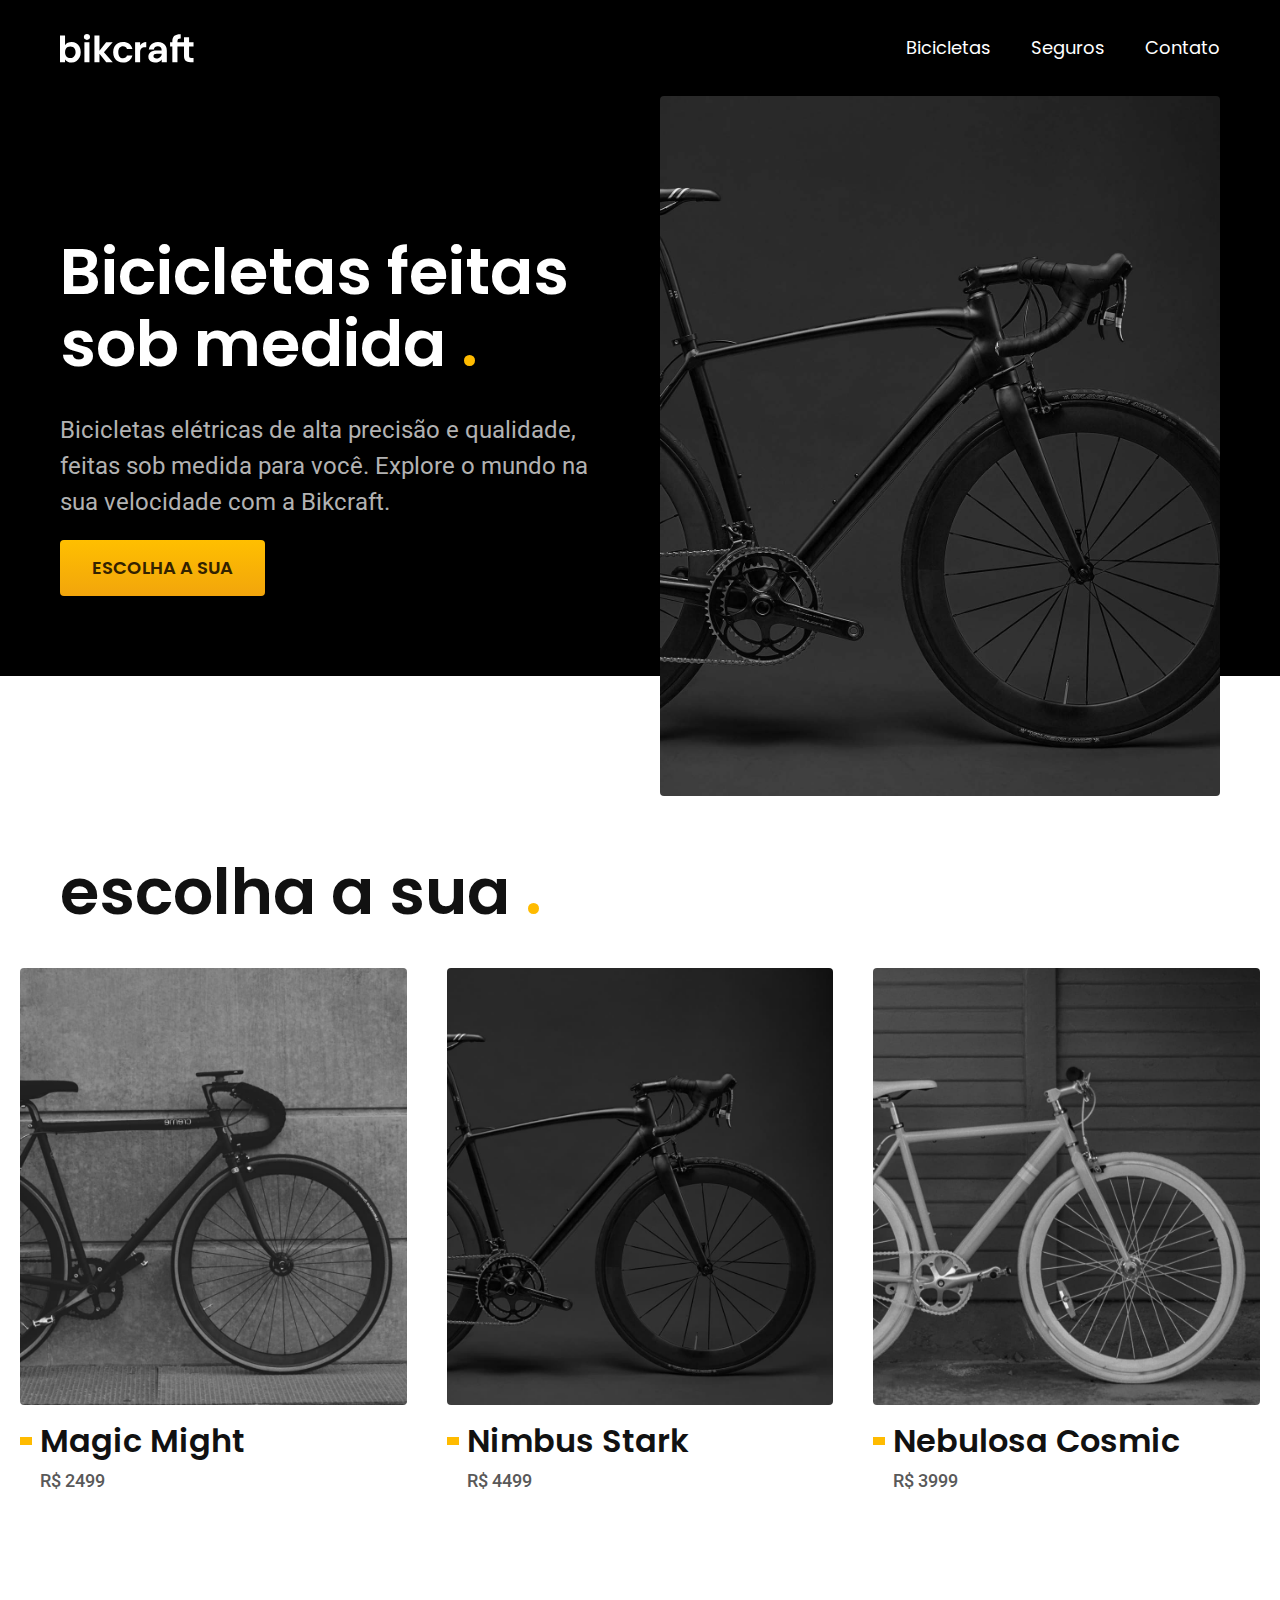
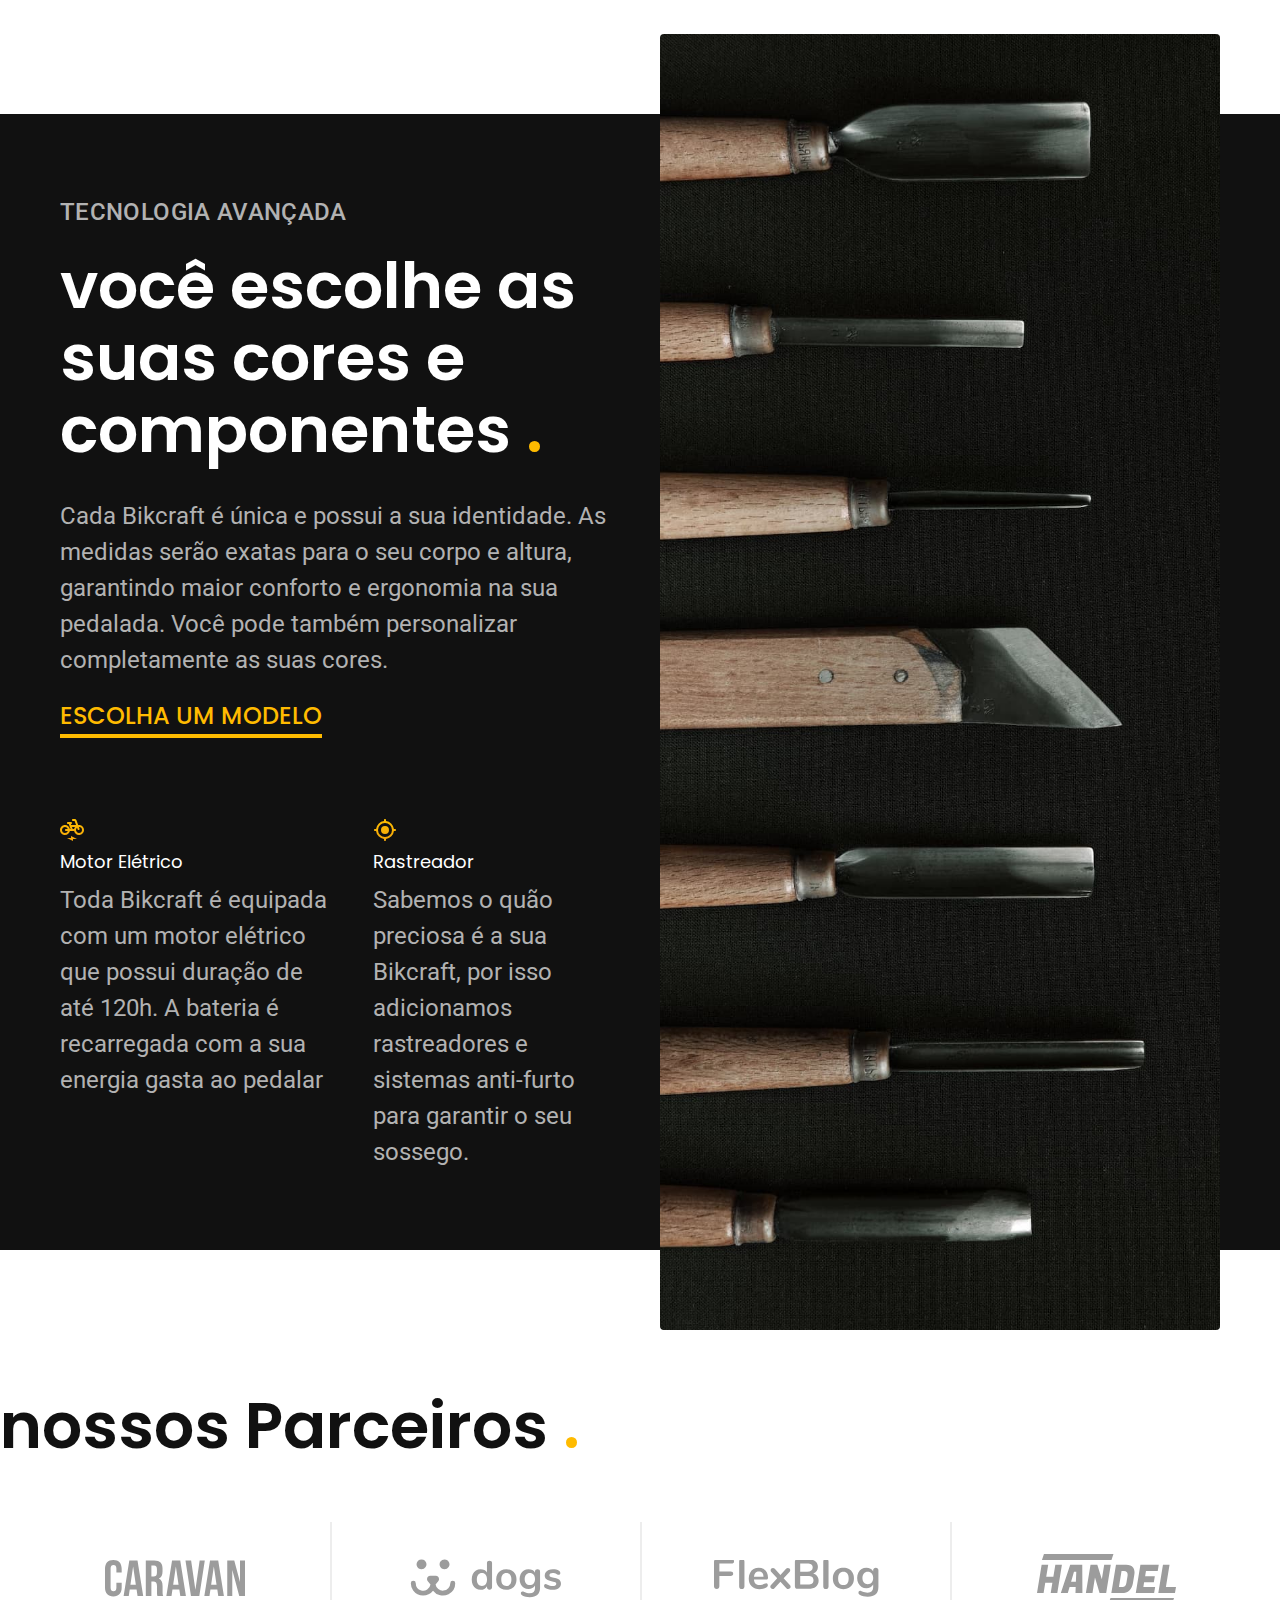
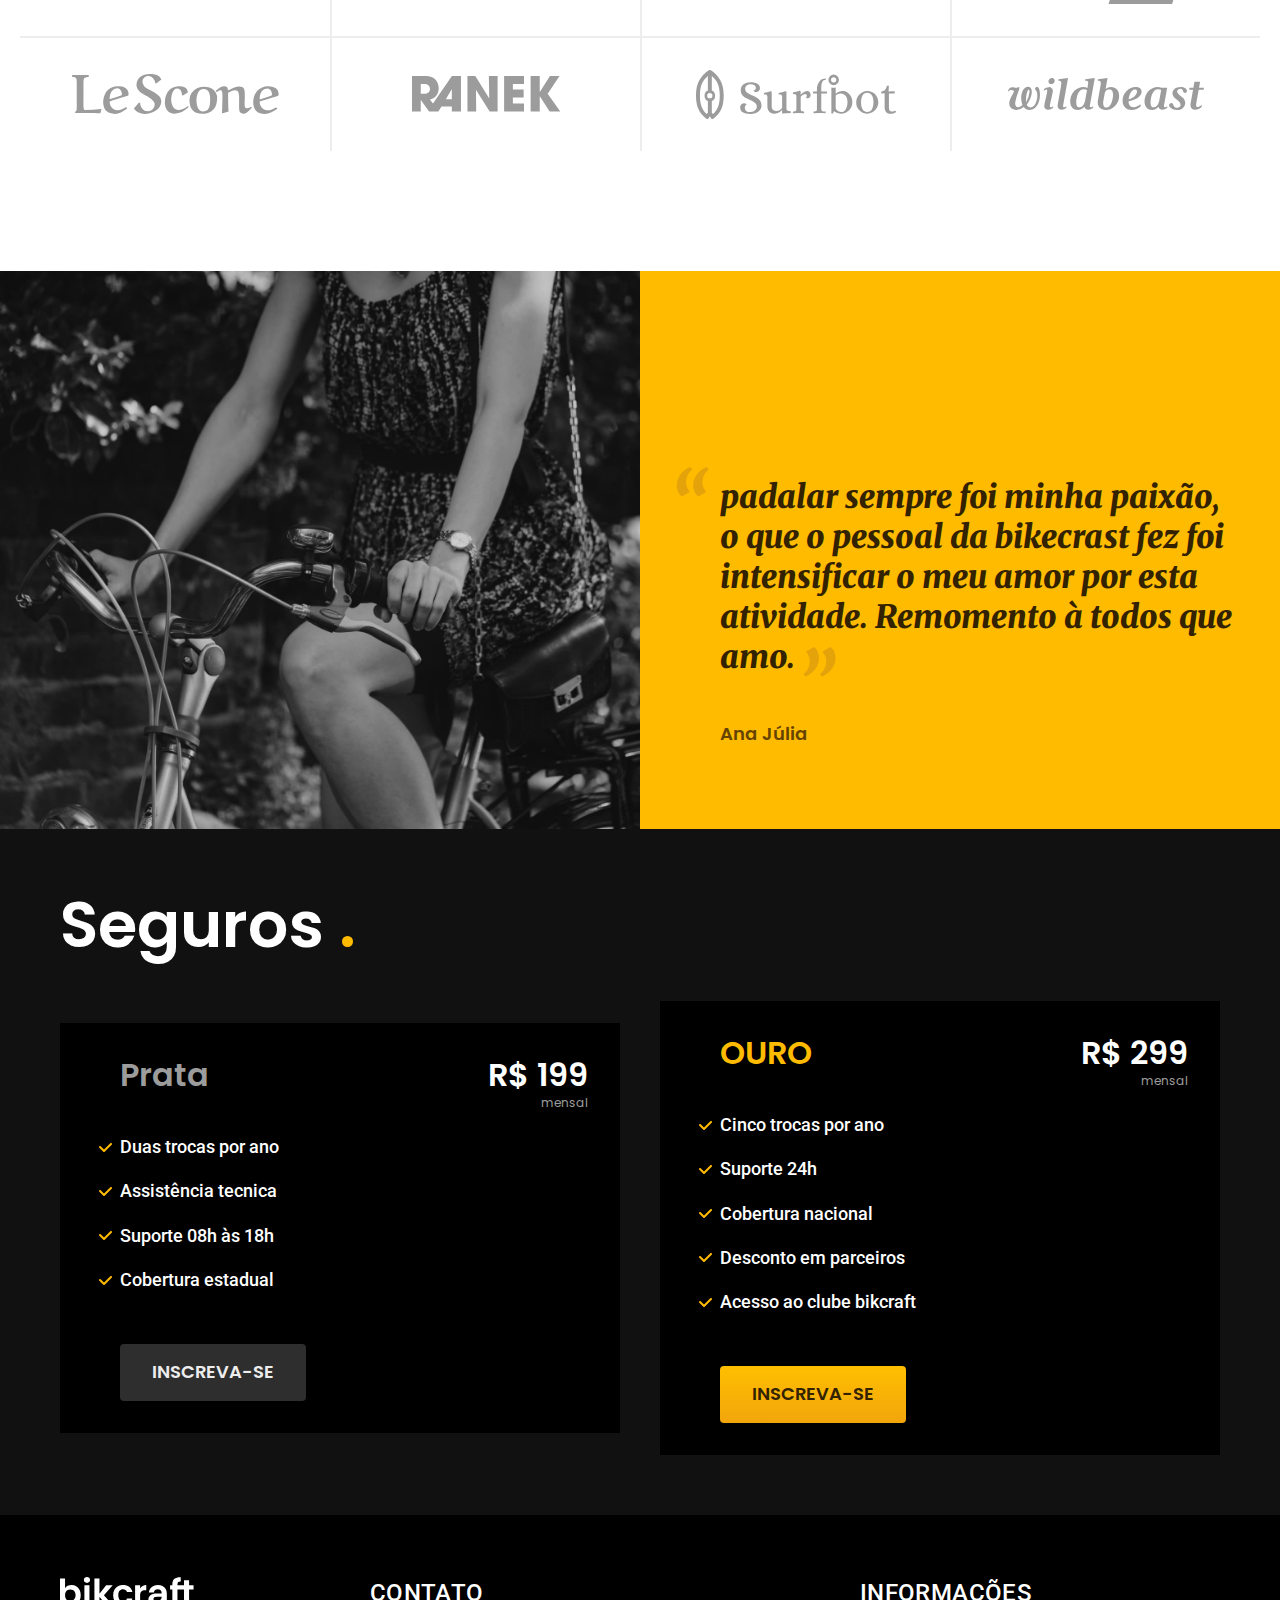
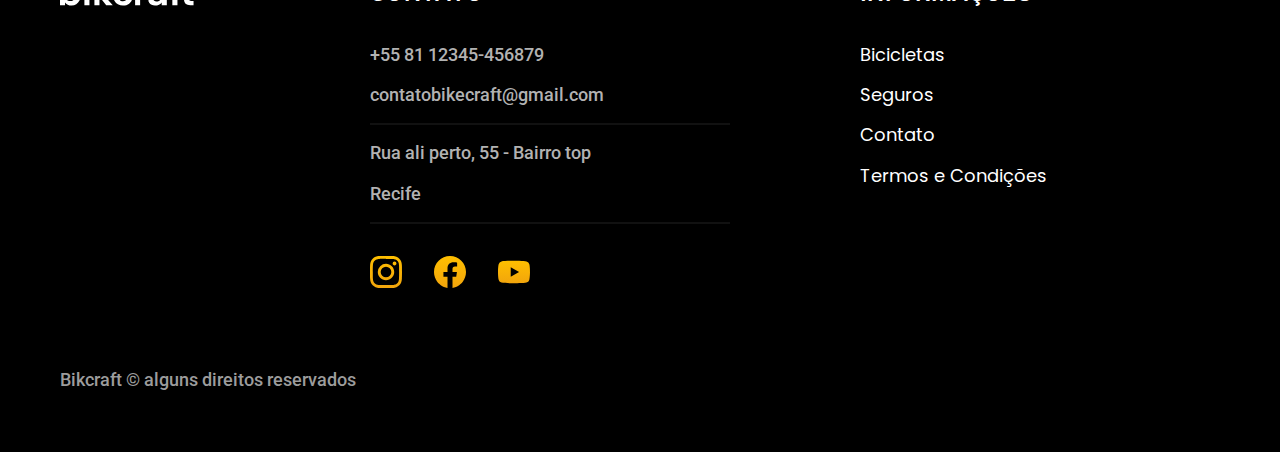
==== index.html @ 8e60a8dd "page-termosEcondicoes" ====
<!DOCTYPE html>
<html lang="pt-br">

<head>
  <meta charset="UTF-8">
  <meta http-equiv="X-UA-Compatible" content="IE=edge">
  <meta name="viewport" content="width=device-width, initial-scale=1.0">
  <title>Bikecraft- Bicicletas Elétricas</title>
  <meta name="description" content="Bicicletas elétricas de alta precisão e qualidade, feitas sob medida para você. Explore o mundo na sua velocidade com a Bikcraft.">
  <link rel="stylesheet" href="./css/style.css">
  <link rel="preconnect" href="https://fonts.googleapis.com">
  <link rel="preconnect" href="https://fonts.gstatic.com" crossorigin>
  <link href="https://fonts.googleapis.com/css2?family=Merriweather:ital,wght@1,900&family=Poppins:wght@400;600&family=Roboto:wght@400;500&display=swap" rel="stylesheet">

</head>

<body>
  <header class="header-bg">
    <div class="header container">
      <a href="./">
        <img src="./img/bikcraft.svg" alt="Bikcraft">
      </a>

      <nav aria-label="primaria">
        <ul class="header-menu font-1-m cor-0">
          <li><a href="./bicicletas.html">Bicicletas</a></li>
          <li><a href="./seguros.html">Seguros</a></li>
          <li><a href="./contato.html">Contato</a></li>
        </ul>
      </nav>
    </div>
  </header>

  <main class="introducao-bg">
    <div class="introducao container">
      <div class="introducao-conteudo">
        <h1 class="font-1-xxl cor-0">Bicicletas feitas sob medida <span class="cor-p1">.</span></h1>
        <p class="font-2-l cor-5">Bicicletas elétricas de alta precisão e qualidade, feitas sob medida para você. Explore o mundo na sua velocidade com a Bikcraft.</p>
        <a class="botao" href="./bicicletas"> Escolha a sua</a>
      </div>
      <div>
        <img src="./img/fotos/introducao.jpg" alt="bicicletas elétricas preta">
      </div>
    </div>
  </main>

  <article class="bicicletas-lista">
    <h2 class="font-1-xxl container">escolha a sua <span class="cor-p1">.</span></h2>

    <ul>
      <li> <a href="./bicicletas/magic.html">
          <img src="./img/bicicletas/magic-home.jpg" alt="bicicleta preta">
          <h3 class="font-1-xl">Magic Might</h3>
          <span class="font-2-m cor-8">R$ 2499</span>
        </a>
      </li>
      <li> <a href="./bicicletas/magic.html">
          <img src="./img/bicicletas/nimbus-home.jpg" alt="bicicleta preta">
          <h3 class="font-1-xl">Nimbus Stark</h3>
          <span class="font-2-m cor-8">R$ 4499</span>
        </a>
      </li>
      <li> <a href="./bicicletas/magic.html">
          <img src="./img/bicicletas/nebula-home.jpg" alt="bicicleta preta">
          <h3 class="font-1-xl">Nebulosa Cosmic</h3>
          <span class="font-2-m cor-8">R$ 3999</span>
        </a>
      </li>
    </ul>
  </article>

  <article class="tecnologia-bg">
    <div class="container tecnologia">
      <div class="tecnologia-conteudo">
        <span class="font-2-l-b cor-5">TECNOLOGIA AVANÇADA</span>
        <h2 class="font-1-xxl cor-0">você escolhe as suas cores e componentes <span class="cor-p1">.</span></h2>
        <p class="font-2-l cor-5">Cada Bikcraft é única e possui a sua identidade. As medidas serão exatas para o seu corpo e altura, garantindo maior conforto e ergonomia na sua pedalada. Você pode também personalizar completamente as suas cores.</p>
        <a class="link " href="./bicicletas">ESCOLHA UM MODELO</a>
        <div class="tecnologia-vantagens">
          <div>
            <img src="./img/icones/eletrica.svg" alt="">
            <h3 class="font-1-m cor-0">Motor Elétrico</h3>
            <p class="font-2-l cor-5">Toda Bikcraft é equipada com um motor elétrico que possui duração de até 120h. A bateria é recarregada com a sua energia gasta ao pedalar</p>
          </div>
          <div>
            <img src="./img/icones/rastreador.svg" alt="">
            <h3 class="font-1-m cor-0">Rastreador</h3>
            <p class="font-2-l cor-5">Sabemos o quão preciosa é a sua Bikcraft, por isso adicionamos rastreadores e sistemas anti-furto para garantir o seu sossego.</p>
          </div>
        </div>
      </div>
      <div class="tecnologia-imagem">
        <img src="./img/fotos/tecnologia.jpg" alt="feramentas decorativas">
      </div>
    </div>

  </article>

  <section class="parceiros" aria-label="Nossos Parceiros">
    <h2 class="font-1-xxl cor-11">nossos Parceiros <span class="cor-p1">.</span></h2>

    <ul>
      <li><img src="./img/parceiros/caravan.svg" alt=""></li>
      <li><img src="./img/parceiros/dogs.svg" alt=""></li>
      <li><img src="./img/parceiros/flexblog.svg" alt=""></li>
      <li><img src="./img/parceiros/handel.svg" alt=""></li>
      <li><img src="./img/parceiros/lescone.svg" alt=""></li>
      <li><img src="./img/parceiros/ranek.svg" alt=""></li>
      <li><img src="./img/parceiros/surfbot.svg" alt=""></li>
      <li><img src="./img/parceiros/wildbeast.svg" alt=""></li>

    </ul>
  </section>

  <section class="depoimento" aria-label="Depoimento">
    <div>
      <img src="./img/fotos/depoimento.jpg" alt="Pessoa pedalando uma bicileta bkecraft">
    </div>
    <div class="depoimento-conteudo">
      <blockquote class="font-1-xl cor-p5">
        <p>padalar sempre foi minha paixão, o que o pessoal da bikecrast fez foi intensificar o meu amor por esta atividade.
          Remomento à todos que amo.
        </p>
        <span class="font-1-m-b cor-p4">Ana Júlia</span>
      </blockquote>
    </div>

  </section>

  <article class="seguros-bg">
    <div class="seguros container">
      <h2 class="font-1-xxl cor-0">Seguros <span class="cor-p1">.</span></h2>

      <div class="seguros-item">
        <h3 class="font-1-xl cor-6">Prata</h3>
        <span class="font-1-xl cor-0">R$ 199 <span class="font-1-xs cor-6">mensal</span></span>
        <ul class="font-2-m cor-0">
          <li>Duas trocas por ano</li>
          <li>Assistência tecnica</li>
          <li>Suporte 08h às 18h</li>
          <li>Cobertura estadual</li>
        </ul>
        <a class="botao secudanrio" href="./orcamento.html"> Inscreva-se</a>
      </div>
      <div class="seguros-item">
        <h3 class="font-1-xl cor-p1">OURO</h3>
        <span class="font-1-xl cor-0">R$ 299 <span class="font-1-xs cor-6">mensal</span></span>
        <ul class="font-2-m cor-0">
          <li>Cinco trocas por ano</li>
          <li>Suporte 24h</li>
          <li>Cobertura nacional</li>
          <li>Desconto em parceiros</li>
          <li>Acesso ao clube bikcraft</li>
        </ul>
        <a class="botao" href="./orcamento.html"> Inscreva-se</a>
      </div>
    </div>
  </article>
  <footer class="footer-bg">
    <div class="footer container">
      <img src="./img/bikcraft.svg" alt="Bikecraft">


      <div class="footer-contato">
        <h3 class="font-2-l-b cor-0"> Contato</h3>
        <ul class="font-2-m cor-5">
          <li><a href="tel:+5581123456789">+55 81 12345-456879</a></li>
          <li><a href="mailto:contatobikecraft@gmail.com">contatobikecraft@gmail.com</a></li>
          <li>Rua ali perto, 55 - Bairro top</li>
          <li>Recife</li>
        </ul>
        <div class="footer-redes">
          <a href="./">
            <img src="./img/redes/instagram-p.svg" alt="Instagram">
          </a>
          <a href="./">
            <img src="./img/redes/facebook-p.svg" alt="facebook">
          </a>
          <a href="./">
            <img src="./img/redes/youtube-p.svg" alt="youtube">
          </a>
        </div>

      </div>
      <div class="footer-informacoes">
        <h3 class="font-2-l-b cor-0"> Informações</h3>
        <nav>
          <ul class="font-1-m cor-0">
            <li><a href="./bicicletas.html">Bicicletas</a></li>
            <li><a href="./seguros.html">Seguros</a></li>
            <li><a href="./contato.html">Contato</a></li>
            <li><a href="./termos.html">Termos e Condições</a></li>
          </ul>
        </nav>
      </div>
      <p class="footer-copy font-2-m cor-6">Bikcraft © alguns direitos reservados </p>

    </div>
  </footer>
</body>

</html>
---- css/style.css ----
/* Global*/
@import "./global/global.css";
@import "./global/header.css";
@import "./global/footer.css";

/* Utilidades */
@import "./utilidades/componentes.css";
@import "./utilidades/cores.css";
@import "./utilidades/tipografia.css";

/* Home */
@import "./home/introducao.css";
@import "./home/tecnologia.css";
@import "./home/parceiros.css";
@import "./home/depoimento.css";

/* Bicicletas */
@import "./bicicletas/bicicletas-lista.css";

/* Seguros */
@import "./seguros/seguros.css";

/* termos */
@import "./termos/termos.css";
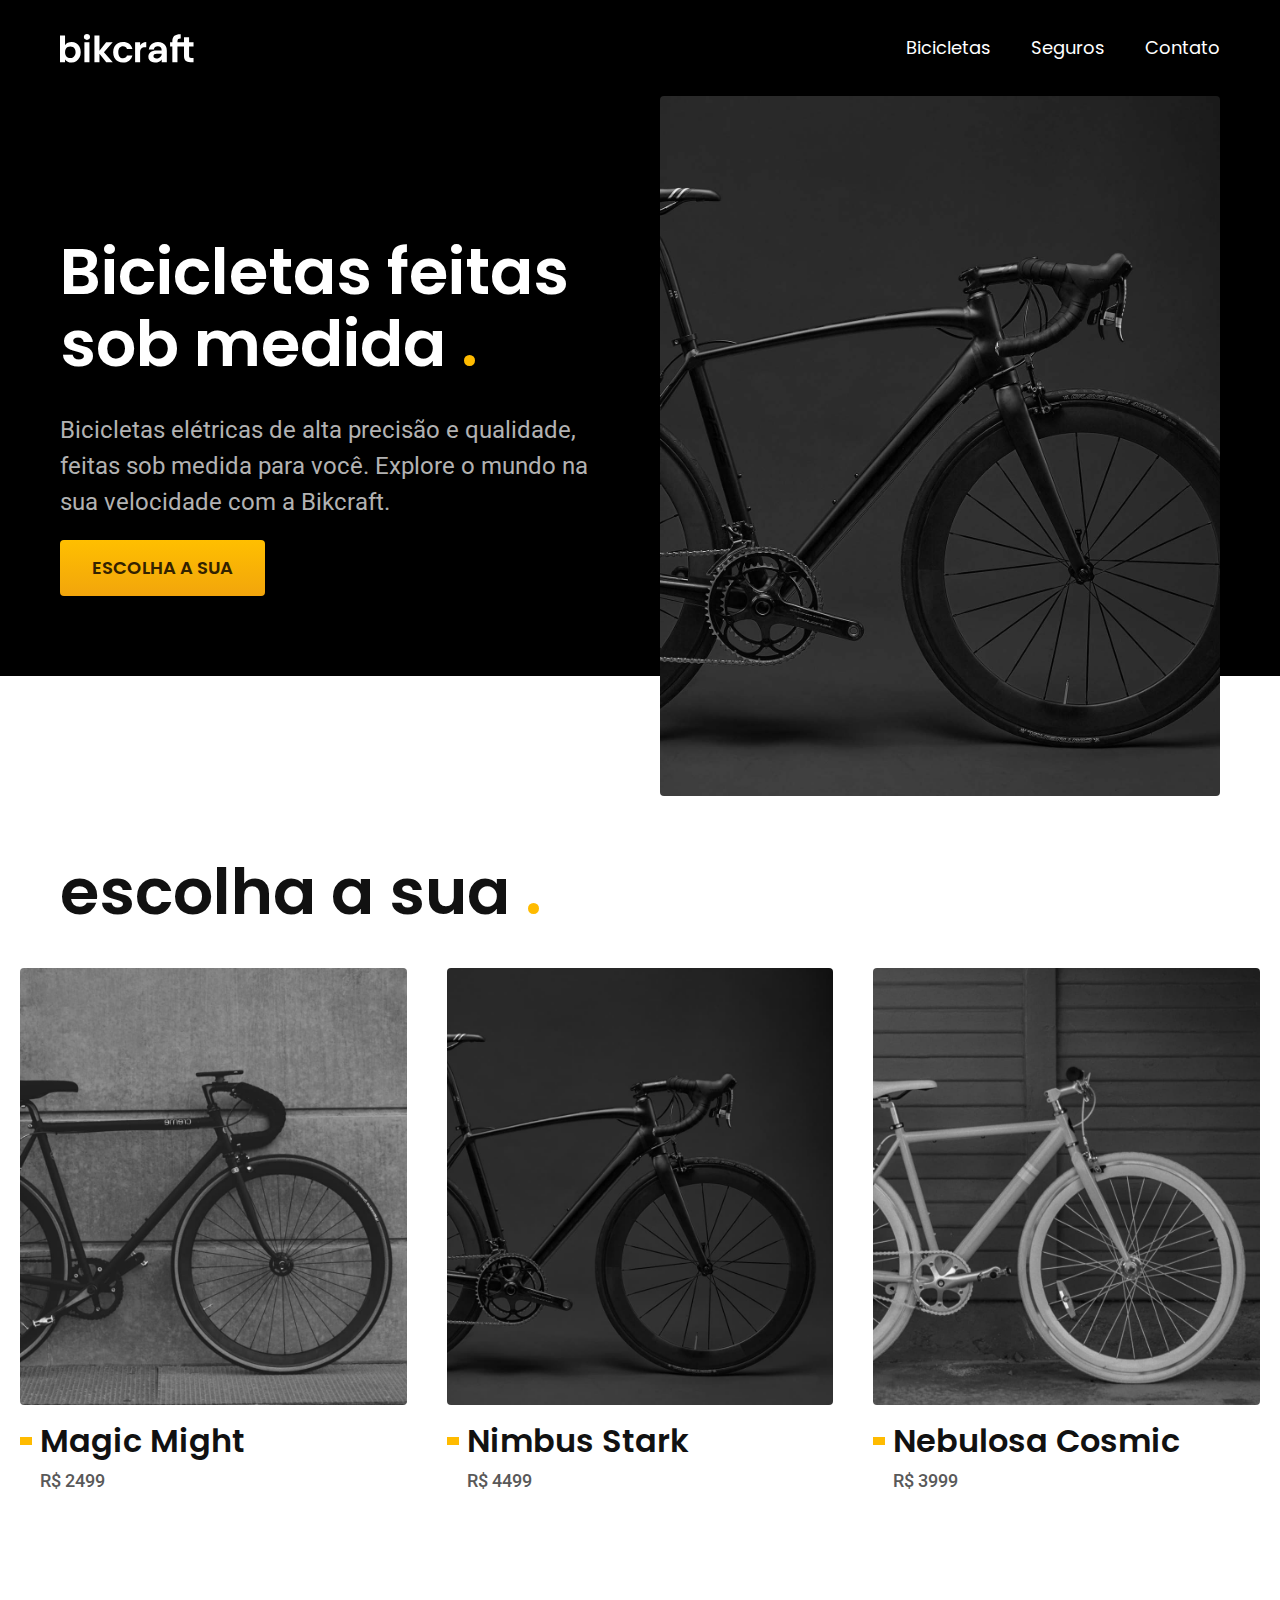
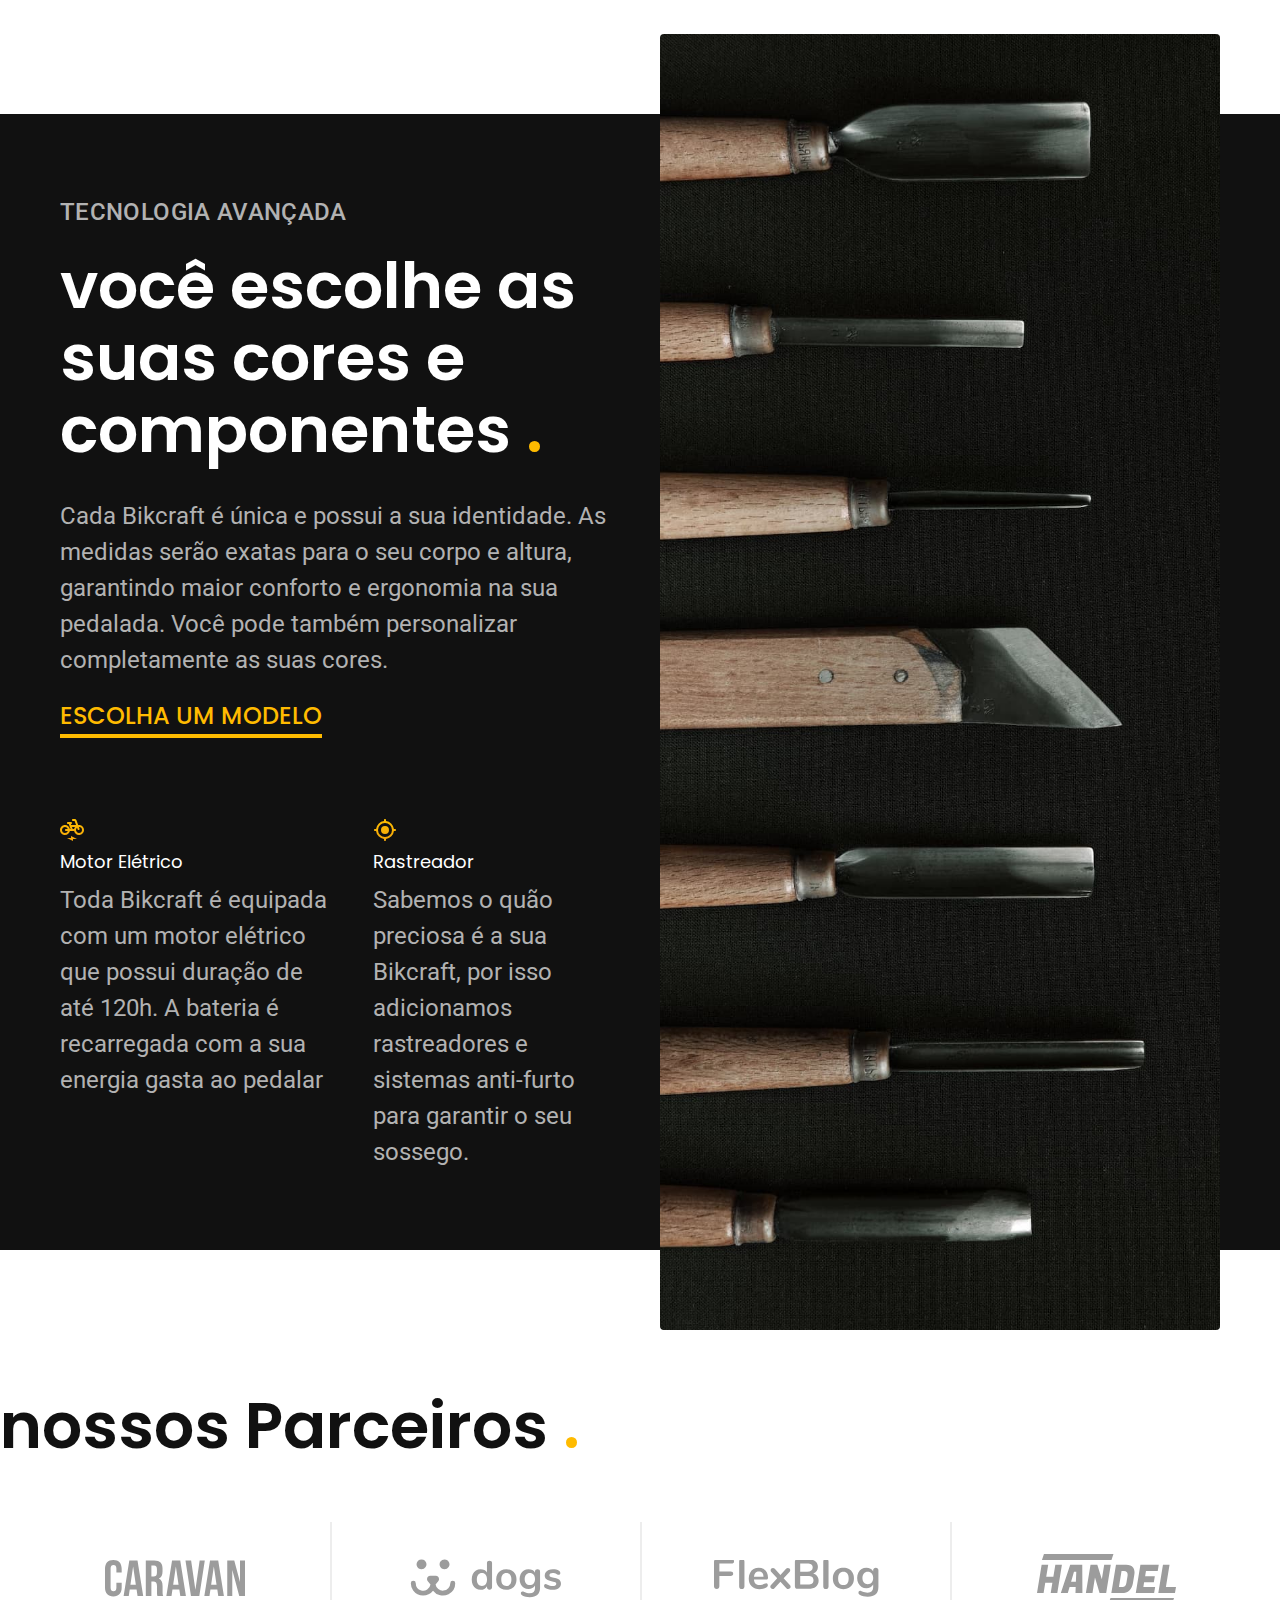
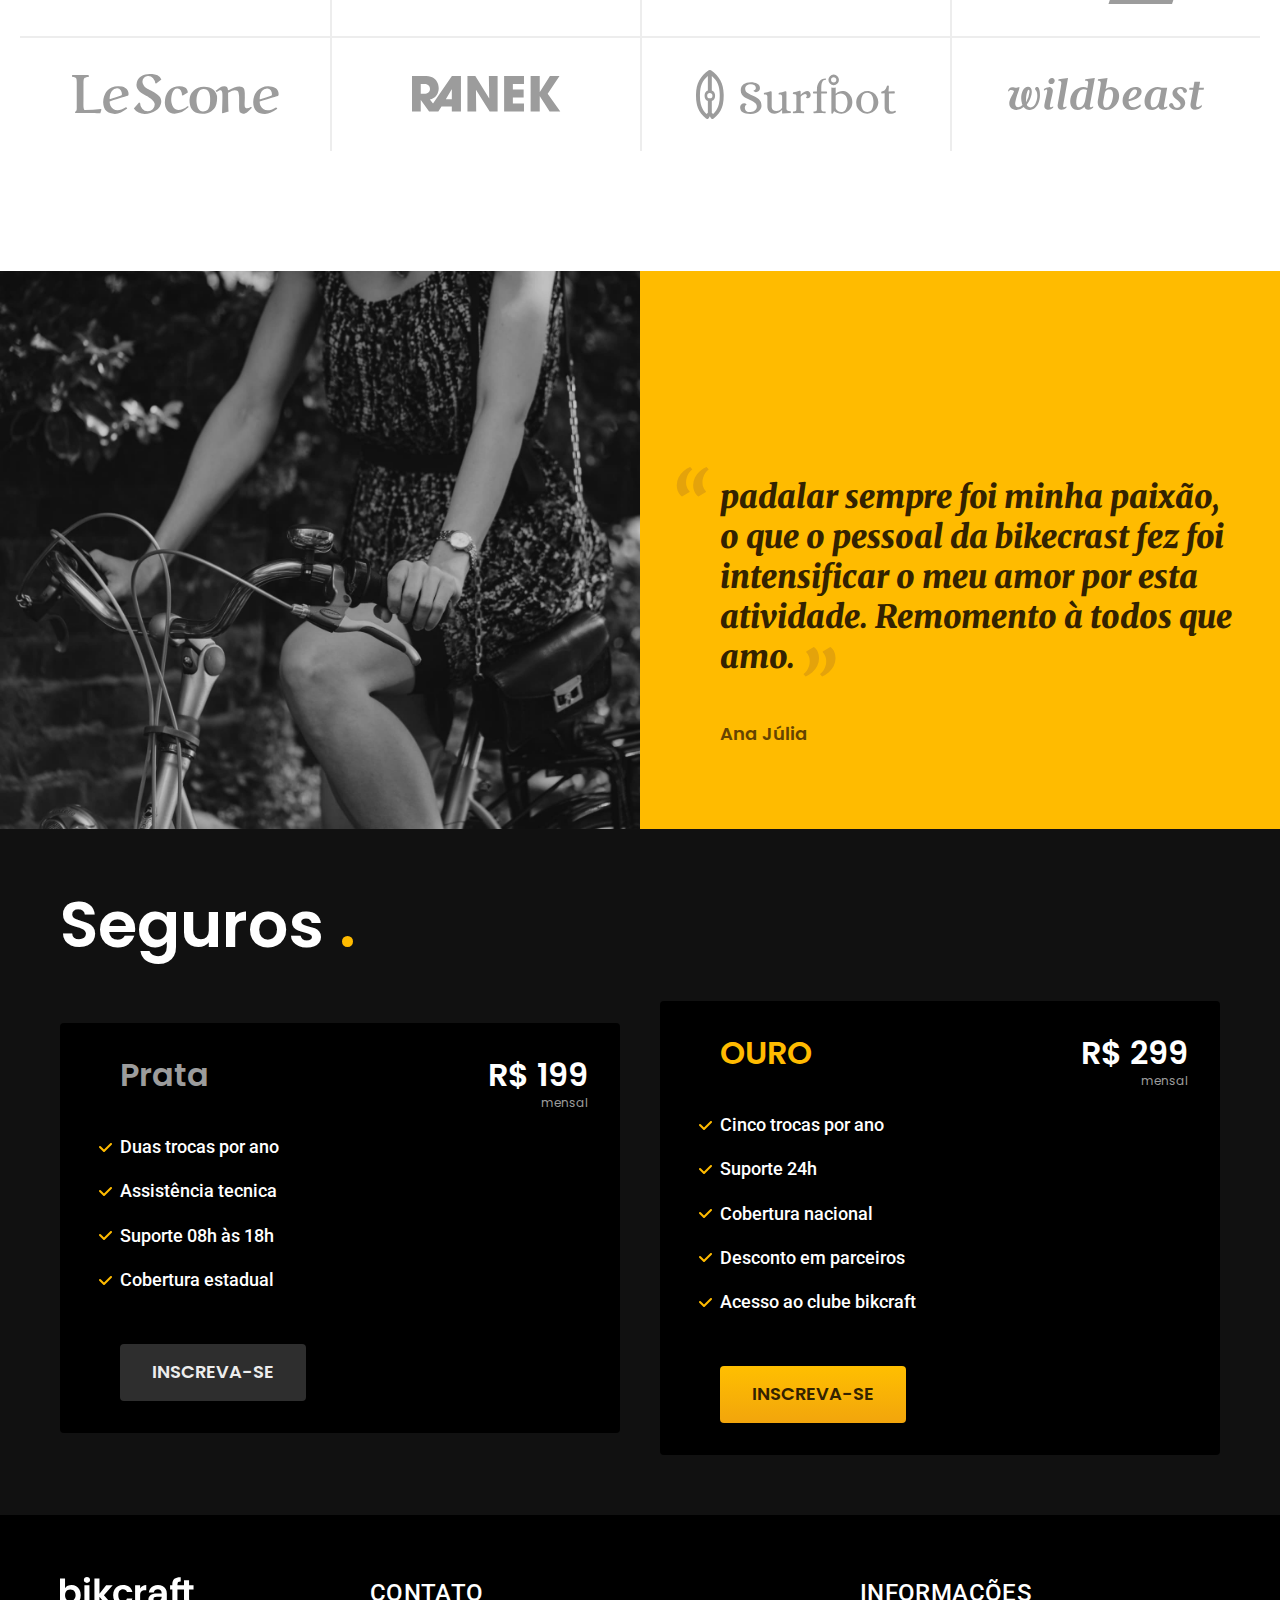
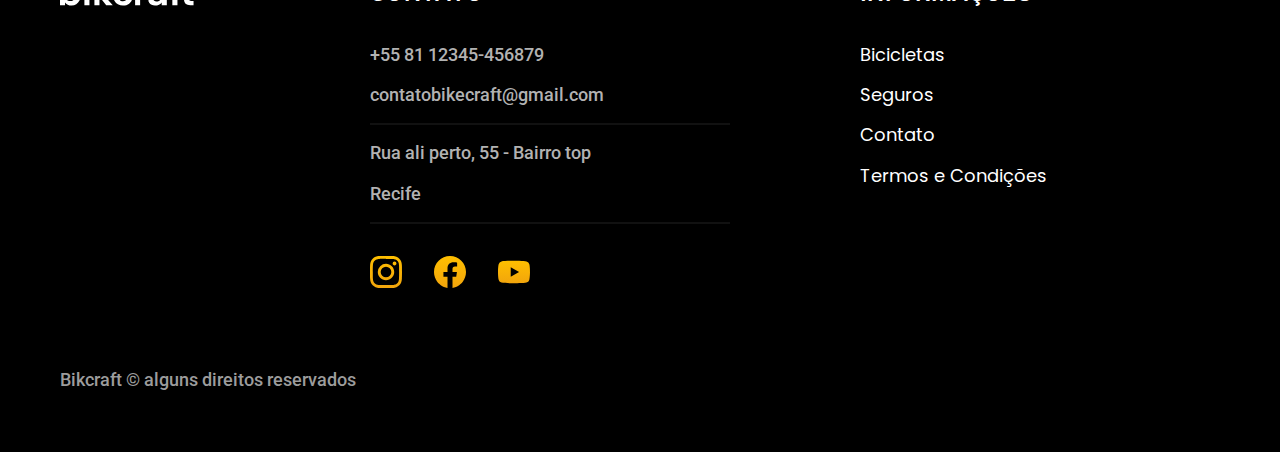
==== commit f76eedd9: "bicicletas" ====
--- a/index.html
+++ b/index.html
@@ -17,7 +17,7 @@
 <body>
   <header class="header-bg">
     <div class="header container">
-      <a href="./">
+      <a href="./index.html">
         <img src="./img/bikcraft.svg" alt="Bikcraft">
       </a>
 
--- a/css/style.css
+++ b/css/style.css
@@ -16,9 +16,10 @@
 
 /* Bicicletas */
 @import "./bicicletas/bicicletas-lista.css";
-
+@import "./bicicletas/bicicletas.css";
 /* Seguros */
 @import "./seguros/seguros.css";
-
+@import "./seguros/vantagens.css";
+@import "./seguros/perguntas.css";
 /* termos */
 @import "./termos/termos.css";
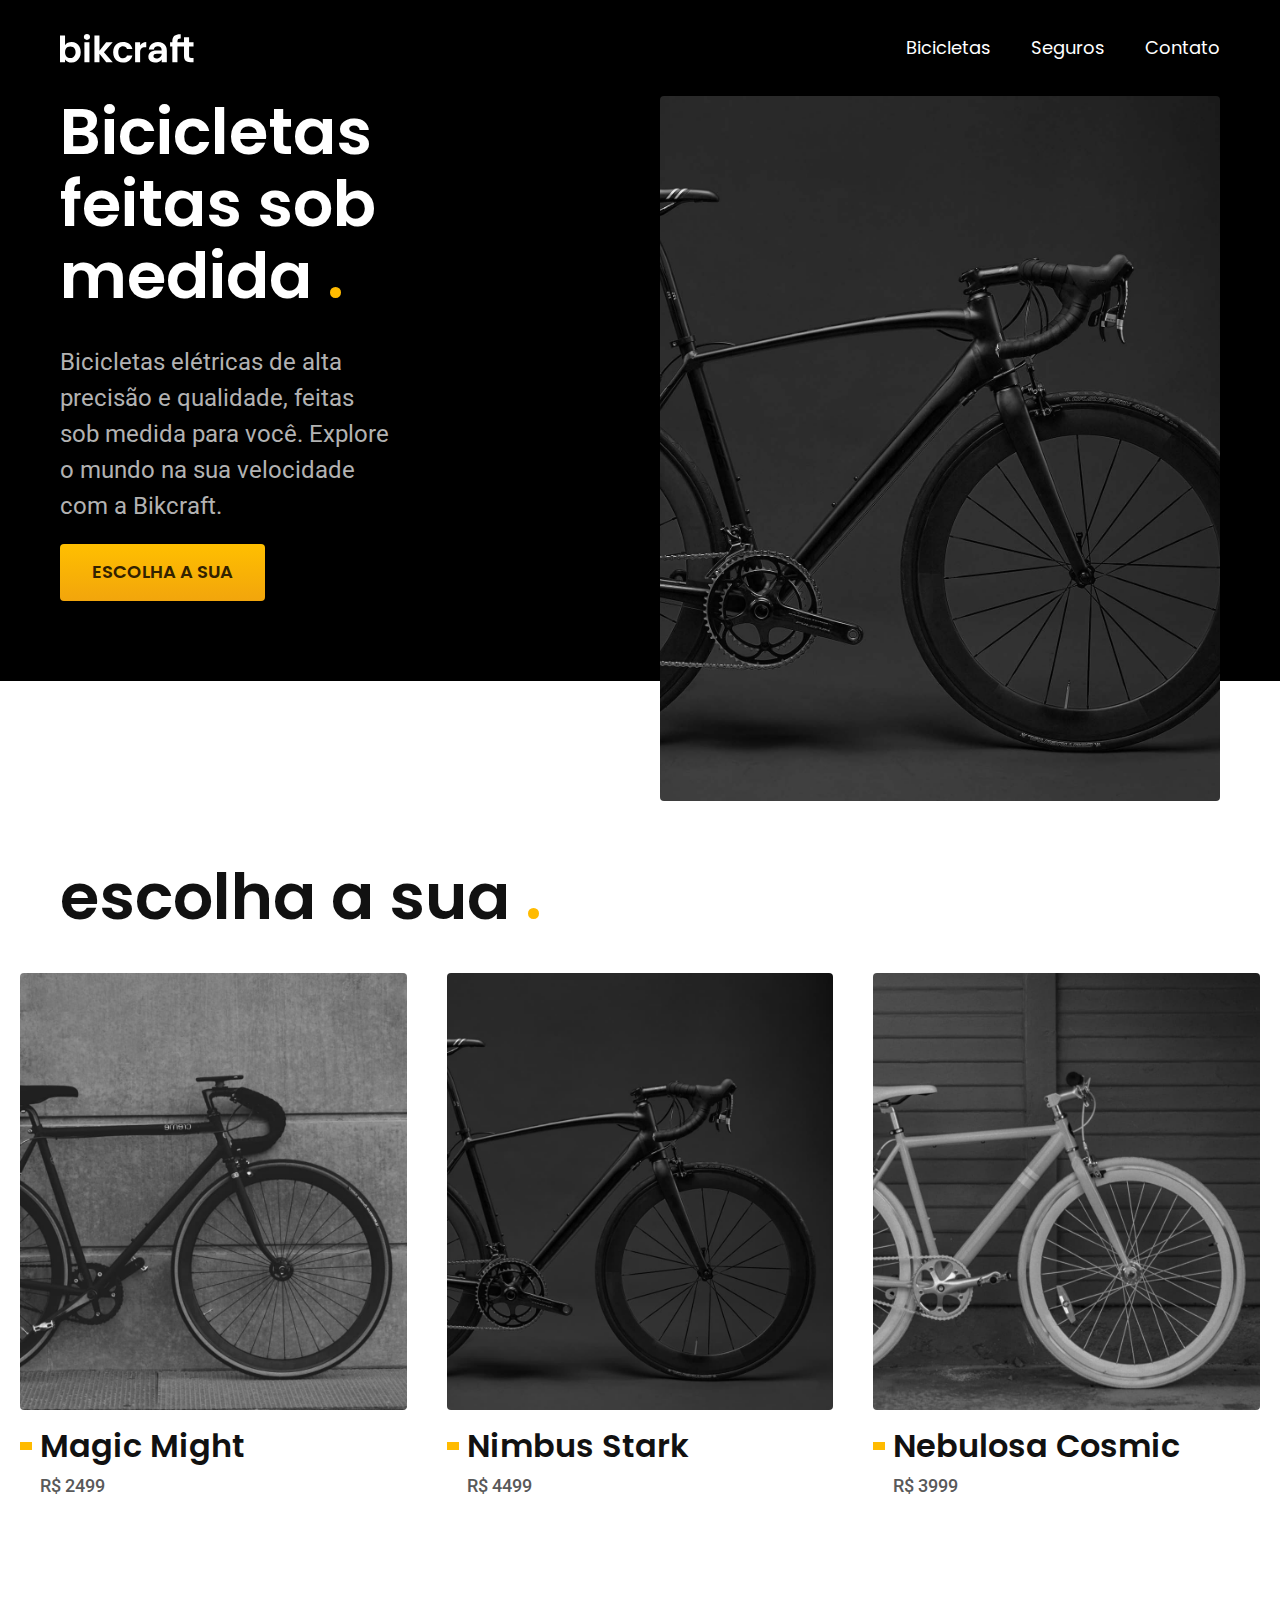
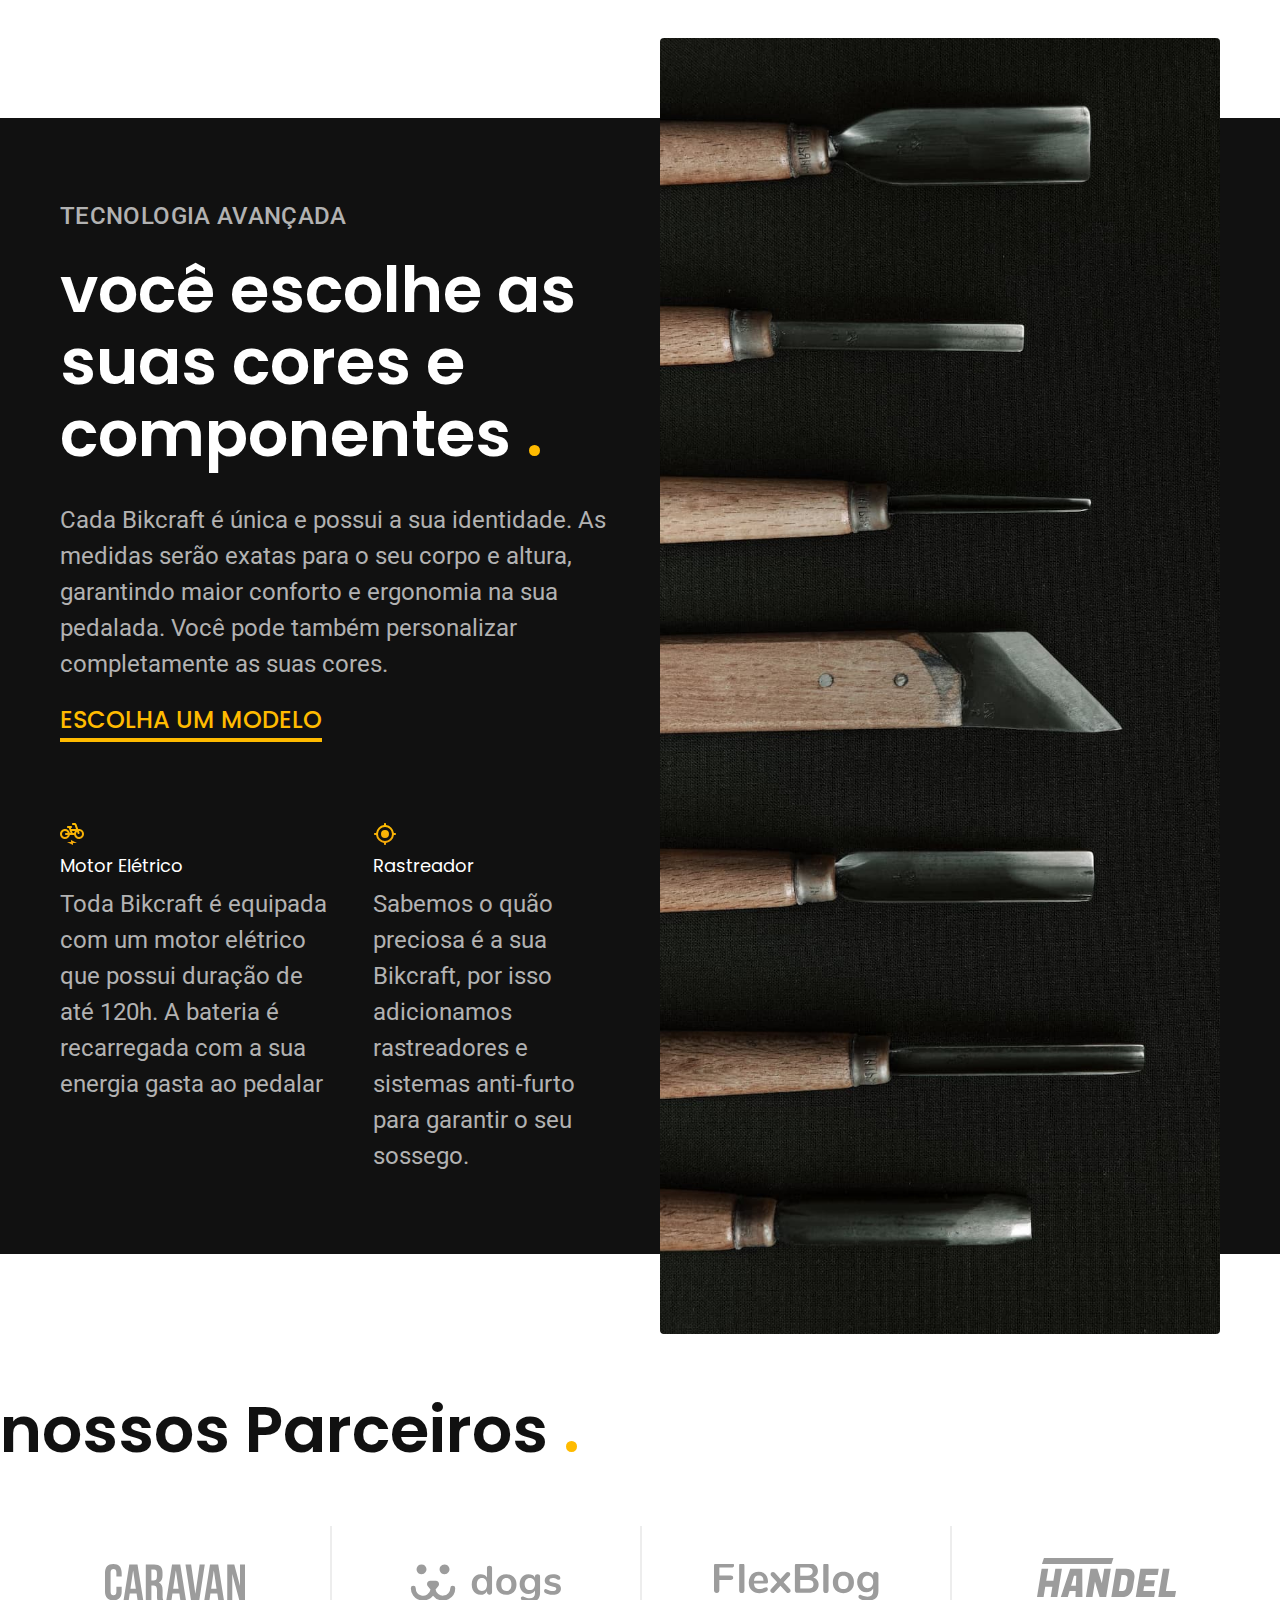
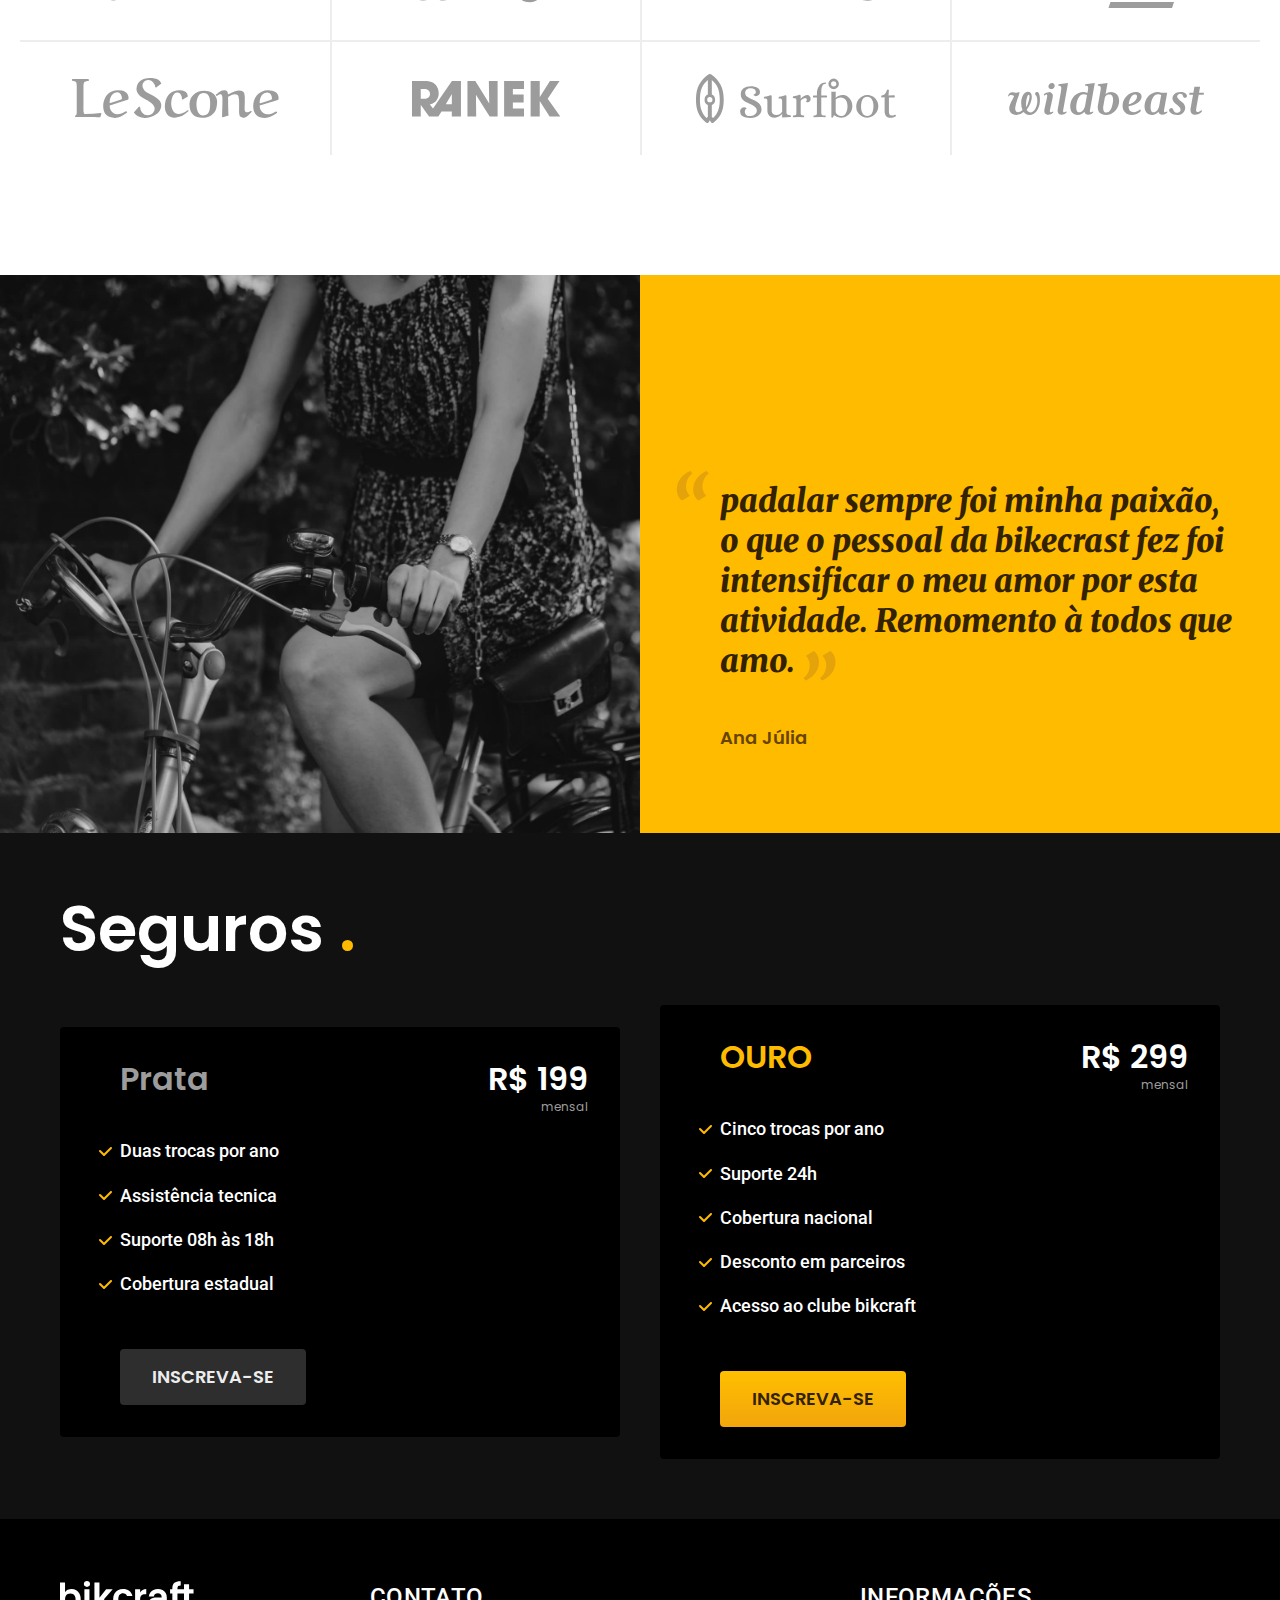
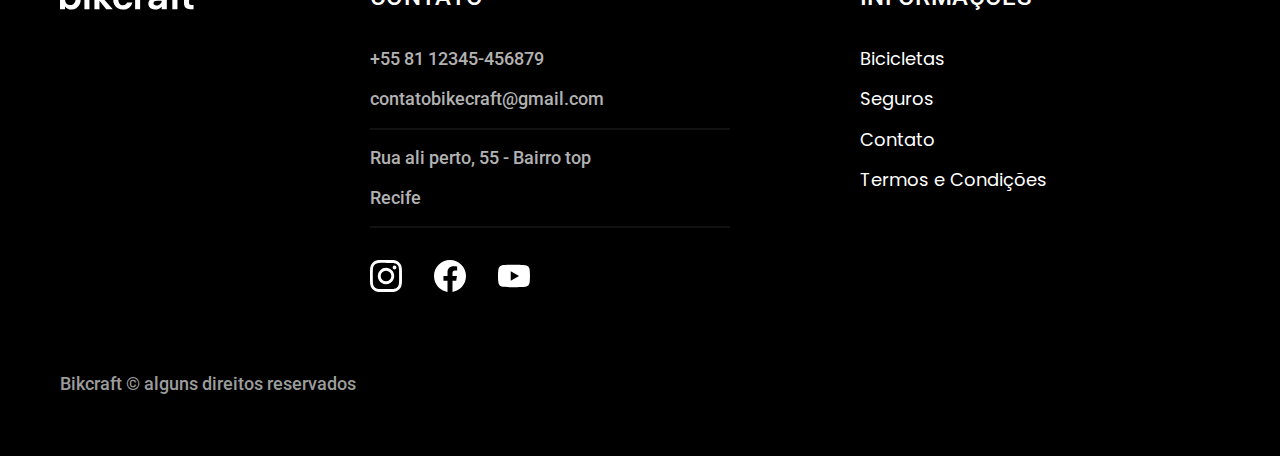
==== commit e03ebe37: "contatos" ====
--- a/index.html
+++ b/index.html
@@ -171,13 +171,13 @@
         </ul>
         <div class="footer-redes">
           <a href="./">
-            <img src="./img/redes/instagram-p.svg" alt="Instagram">
+            <img src="./img/redes/instagram.svg" alt="Instagram">
           </a>
           <a href="./">
-            <img src="./img/redes/facebook-p.svg" alt="facebook">
+            <img src="./img/redes/facebook.svg" alt="facebook">
           </a>
           <a href="./">
-            <img src="./img/redes/youtube-p.svg" alt="youtube">
+            <img src="./img/redes/youtube.svg" alt="youtube">
           </a>
         </div>
 
--- a/css/style.css
+++ b/css/style.css
@@ -7,6 +7,7 @@
 @import "./utilidades/componentes.css";
 @import "./utilidades/cores.css";
 @import "./utilidades/tipografia.css";
+@import "./utilidades/formulario.css";
 
 /* Home */
 @import "./home/introducao.css";
@@ -17,9 +18,15 @@
 /* Bicicletas */
 @import "./bicicletas/bicicletas-lista.css";
 @import "./bicicletas/bicicletas.css";
+@import "./bicicleta/bicicleta.css";
 /* Seguros */
 @import "./seguros/seguros.css";
 @import "./seguros/vantagens.css";
 @import "./seguros/perguntas.css";
+
+/* contatos */
+@import "./contato/contato.css";
+@import "./contato/lojas.css";
+
 /* termos */
 @import "./termos/termos.css";
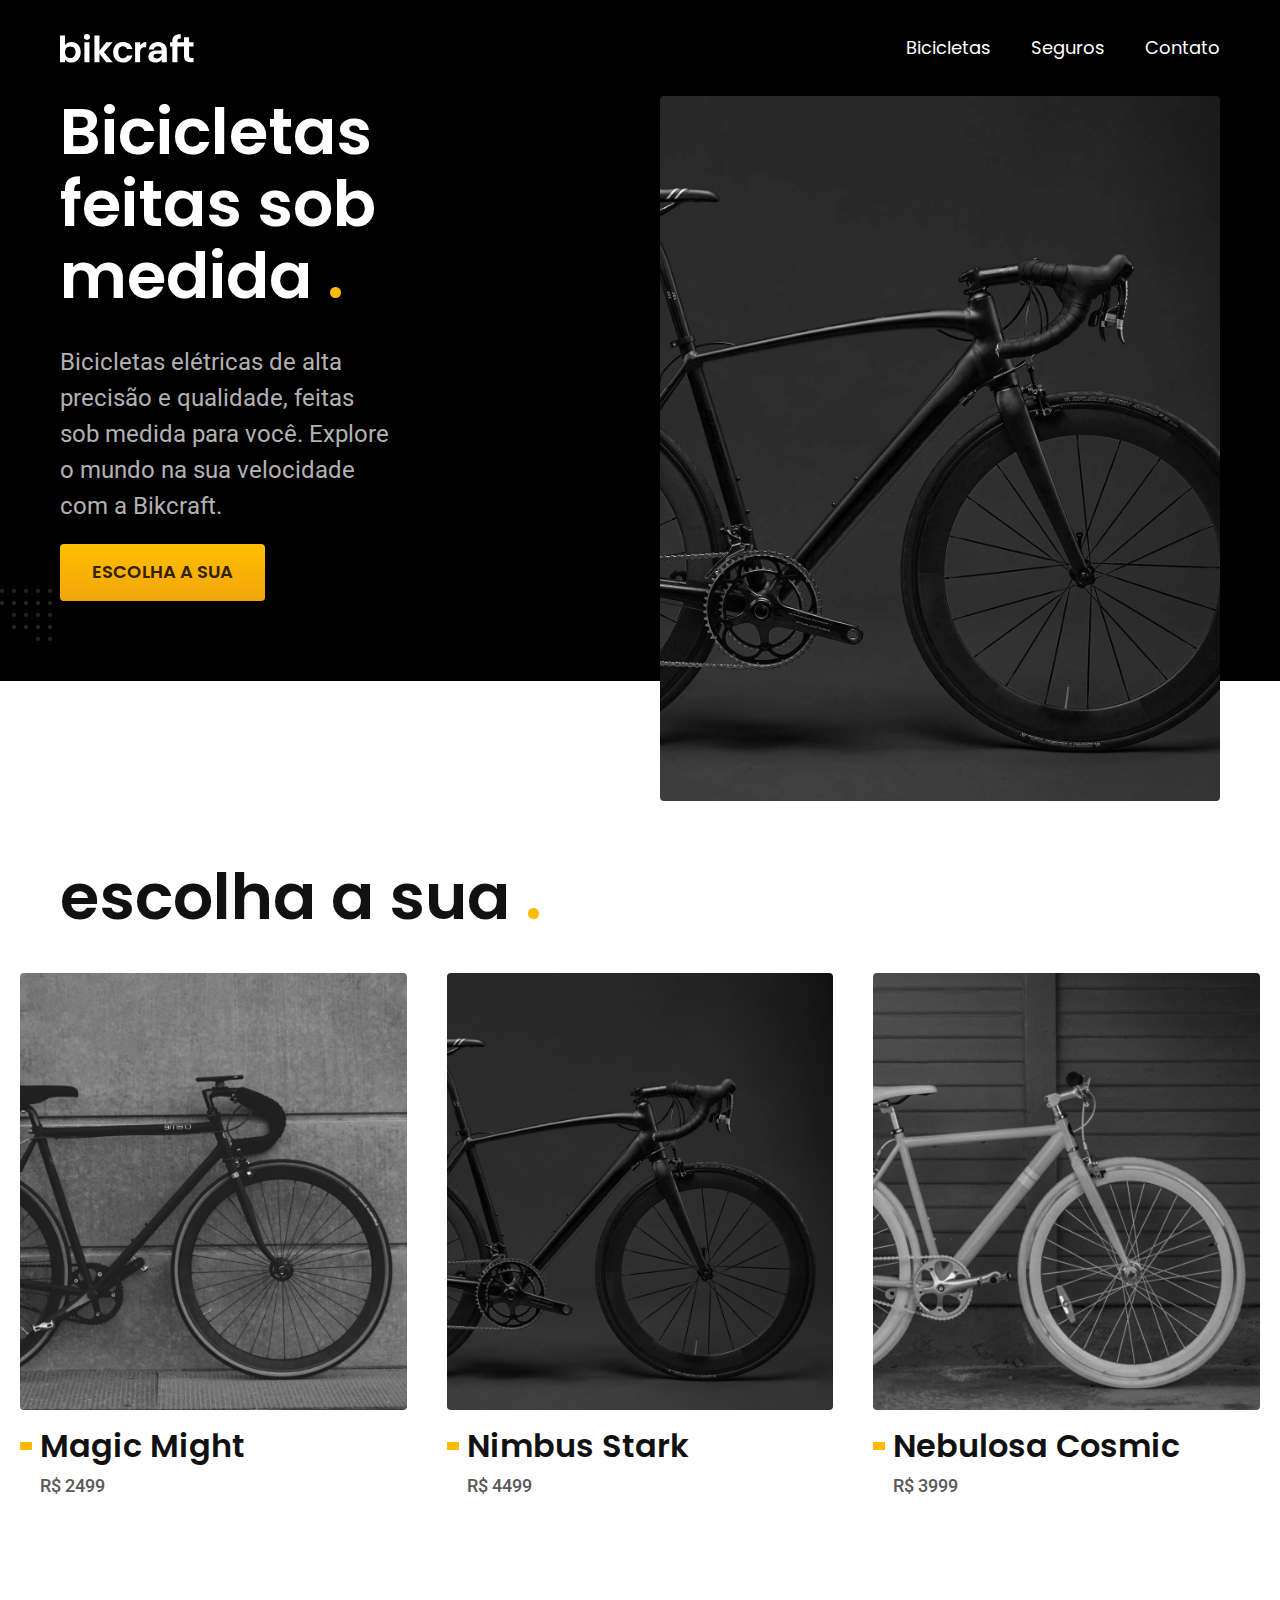
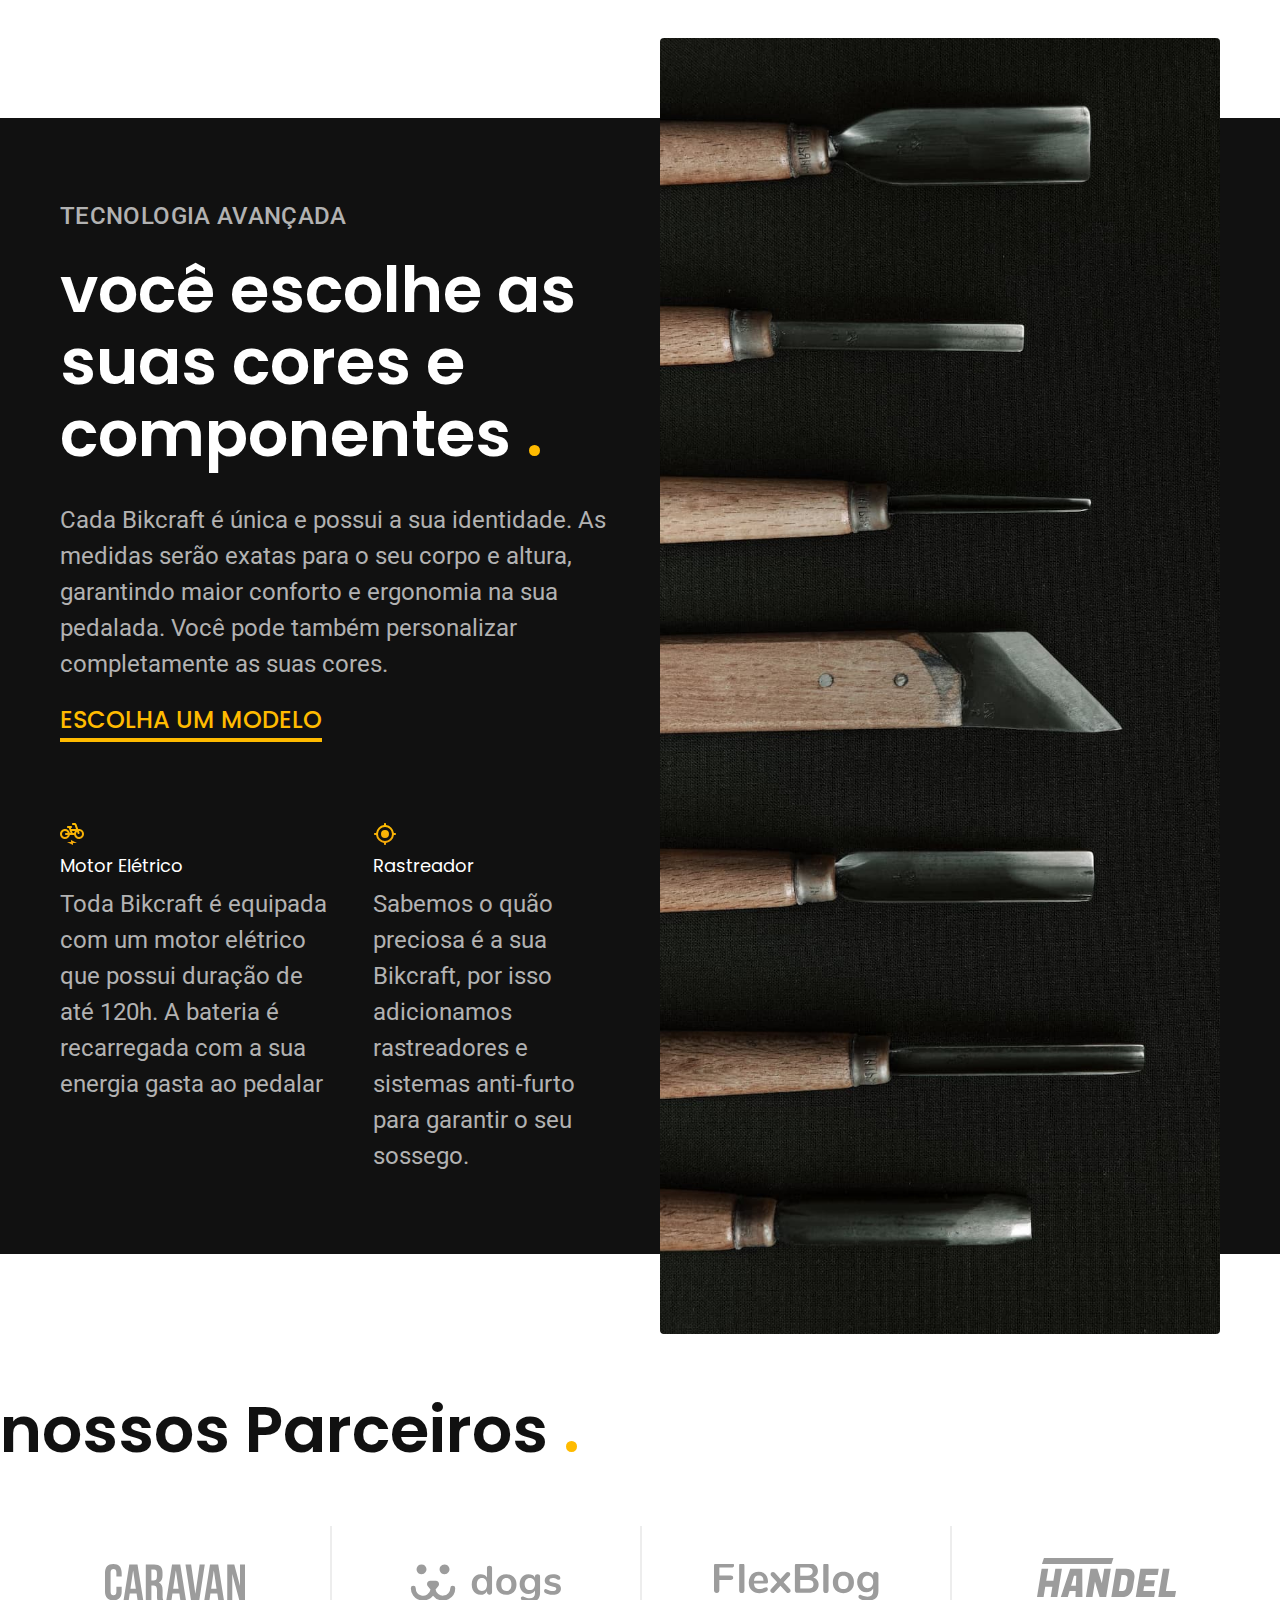
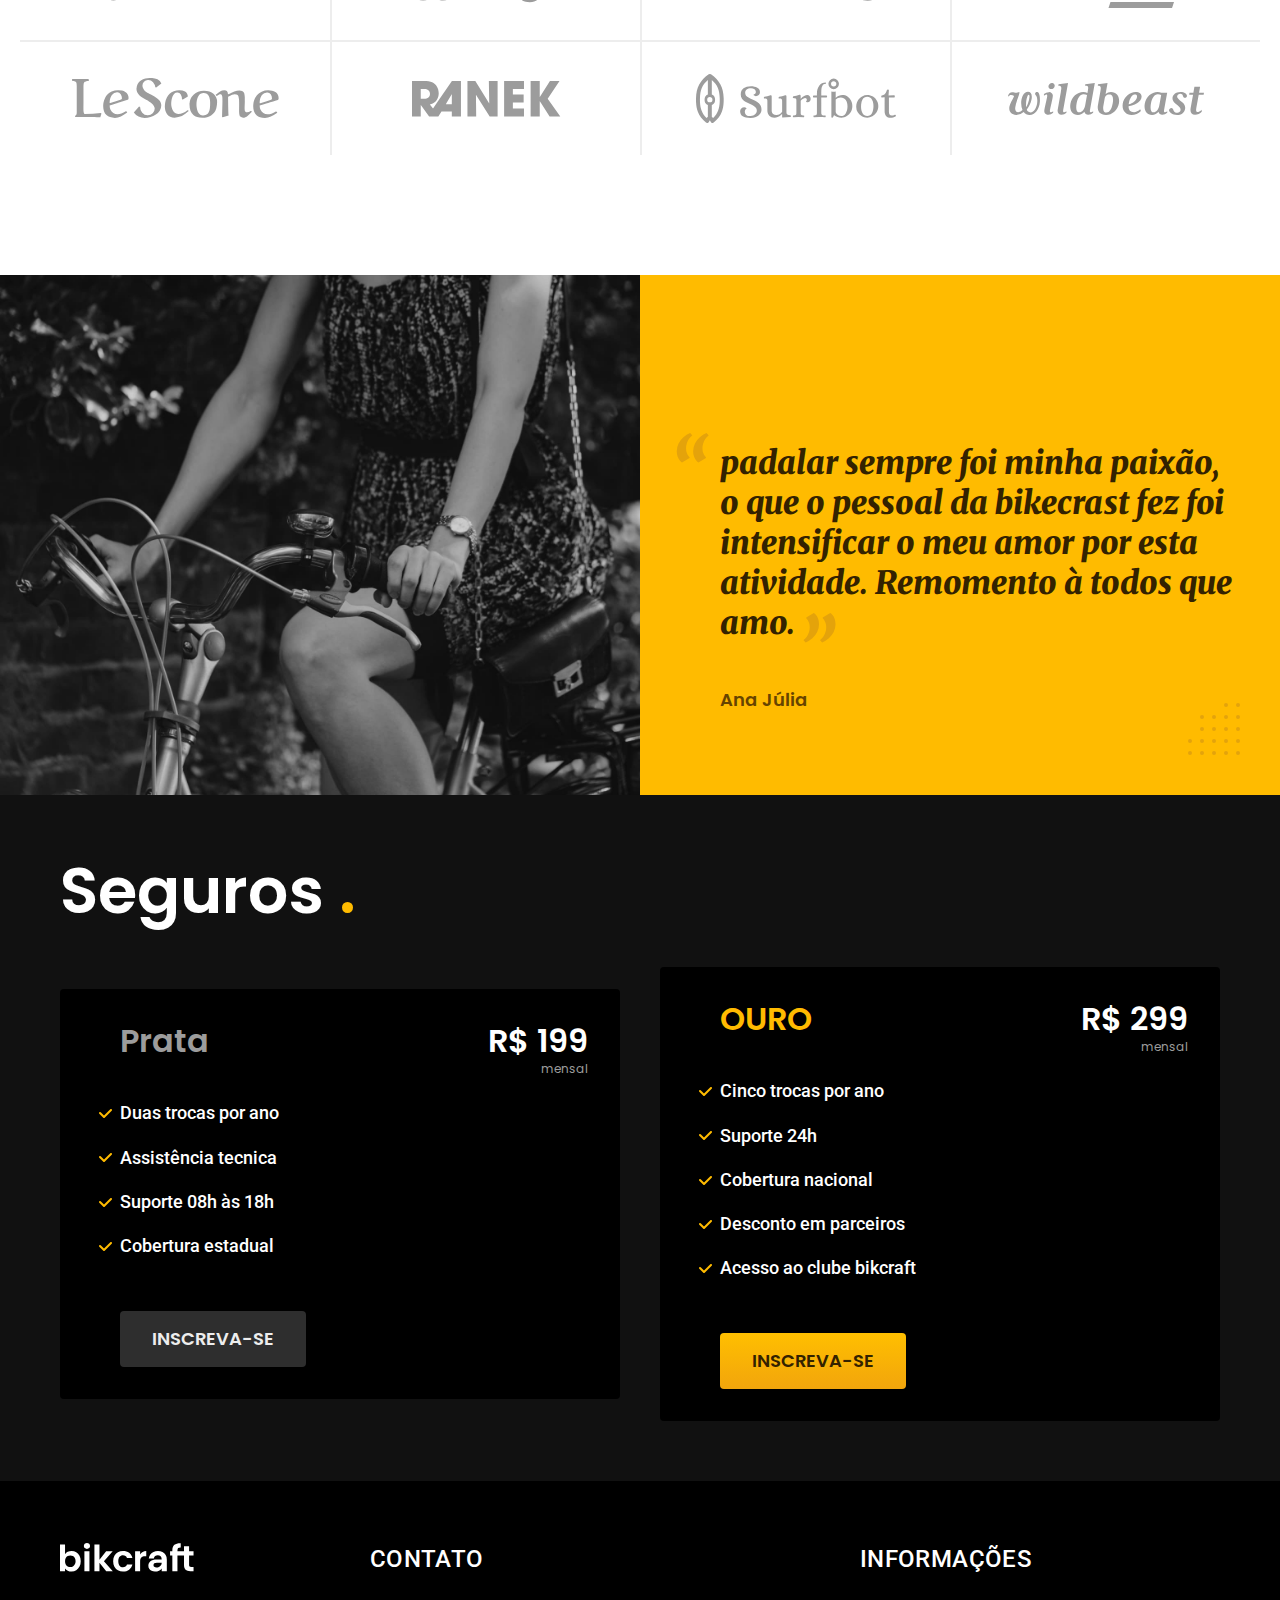
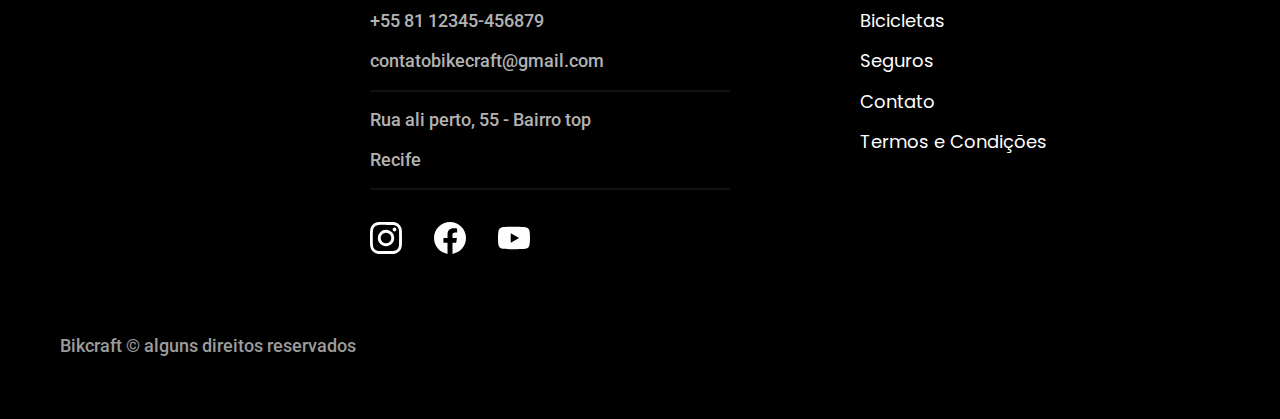
==== commit b1c9f2fd: "decoracao" ====
--- a/index.html
+++ b/index.html
@@ -7,6 +7,8 @@
   <meta name="viewport" content="width=device-width, initial-scale=1.0">
   <title>Bikecraft- Bicicletas Elétricas</title>
   <meta name="description" content="Bicicletas elétricas de alta precisão e qualidade, feitas sob medida para você. Explore o mundo na sua velocidade com a Bikcraft.">
+  <link rel="preload" href="./css/style.css" as="style">
+  <link rel="preload" href="./css/style.css" as="style">
   <link rel="stylesheet" href="./css/style.css">
   <link rel="preconnect" href="https://fonts.googleapis.com">
   <link rel="preconnect" href="https://fonts.gstatic.com" crossorigin>
--- a/css/style.css
+++ b/css/style.css
@@ -7,7 +7,6 @@
 @import "./utilidades/componentes.css";
 @import "./utilidades/cores.css";
 @import "./utilidades/tipografia.css";
-@import "./utilidades/formulario.css";
 
 /* Home */
 @import "./home/introducao.css";
@@ -30,3 +29,6 @@
 
 /* termos */
 @import "./termos/termos.css";
+
+/* orcamento */
+@import url("./orcamento/orcamento.css");
--- a/css/style.css
+++ b/css/style.css
@@ -7,7 +7,6 @@
 @import "./utilidades/componentes.css";
 @import "./utilidades/cores.css";
 @import "./utilidades/tipografia.css";
-@import "./utilidades/formulario.css";
 
 /* Home */
 @import "./home/introducao.css";
@@ -30,3 +29,6 @@
 
 /* termos */
 @import "./termos/termos.css";
+
+/* orcamento */
+@import url("./orcamento/orcamento.css");
--- a/css/style.css
+++ b/css/style.css
@@ -7,7 +7,6 @@
 @import "./utilidades/componentes.css";
 @import "./utilidades/cores.css";
 @import "./utilidades/tipografia.css";
-@import "./utilidades/formulario.css";
 
 /* Home */
 @import "./home/introducao.css";
@@ -30,3 +29,6 @@
 
 /* termos */
 @import "./termos/termos.css";
+
+/* orcamento */
+@import url("./orcamento/orcamento.css");
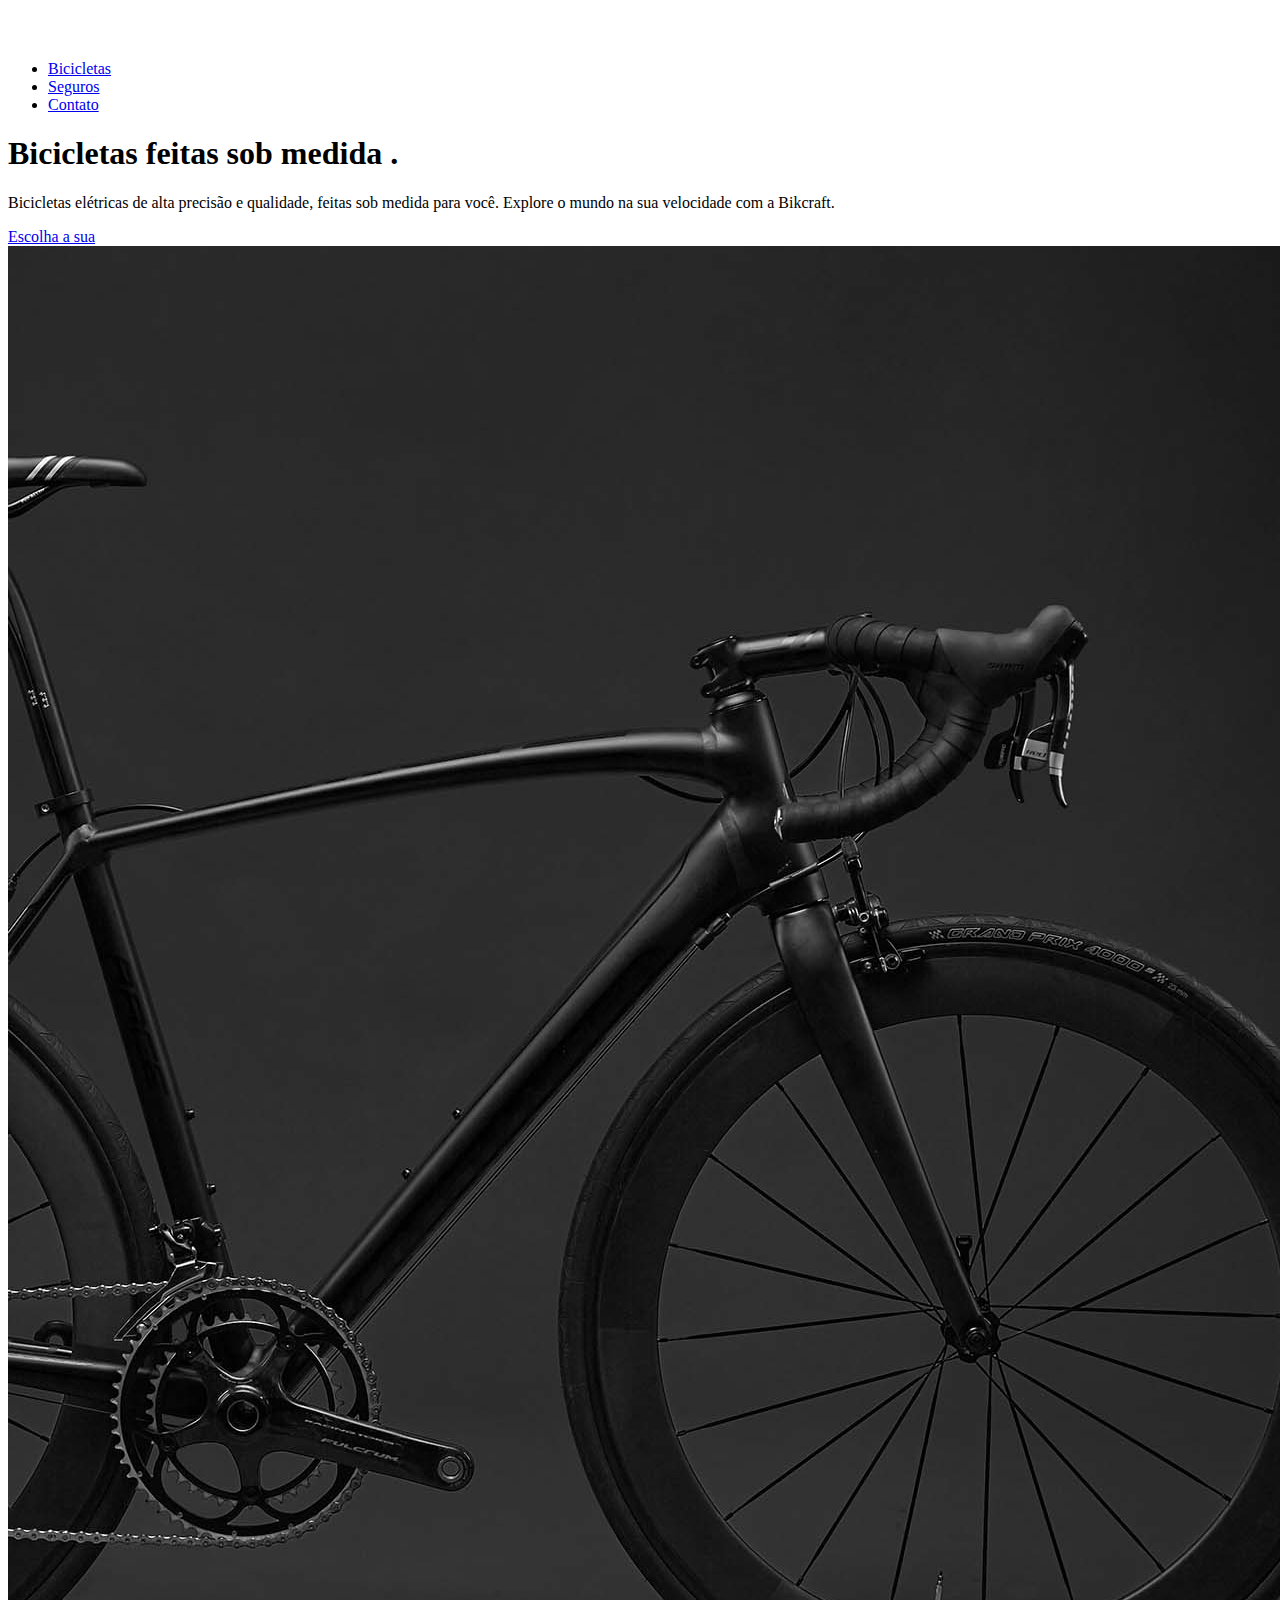
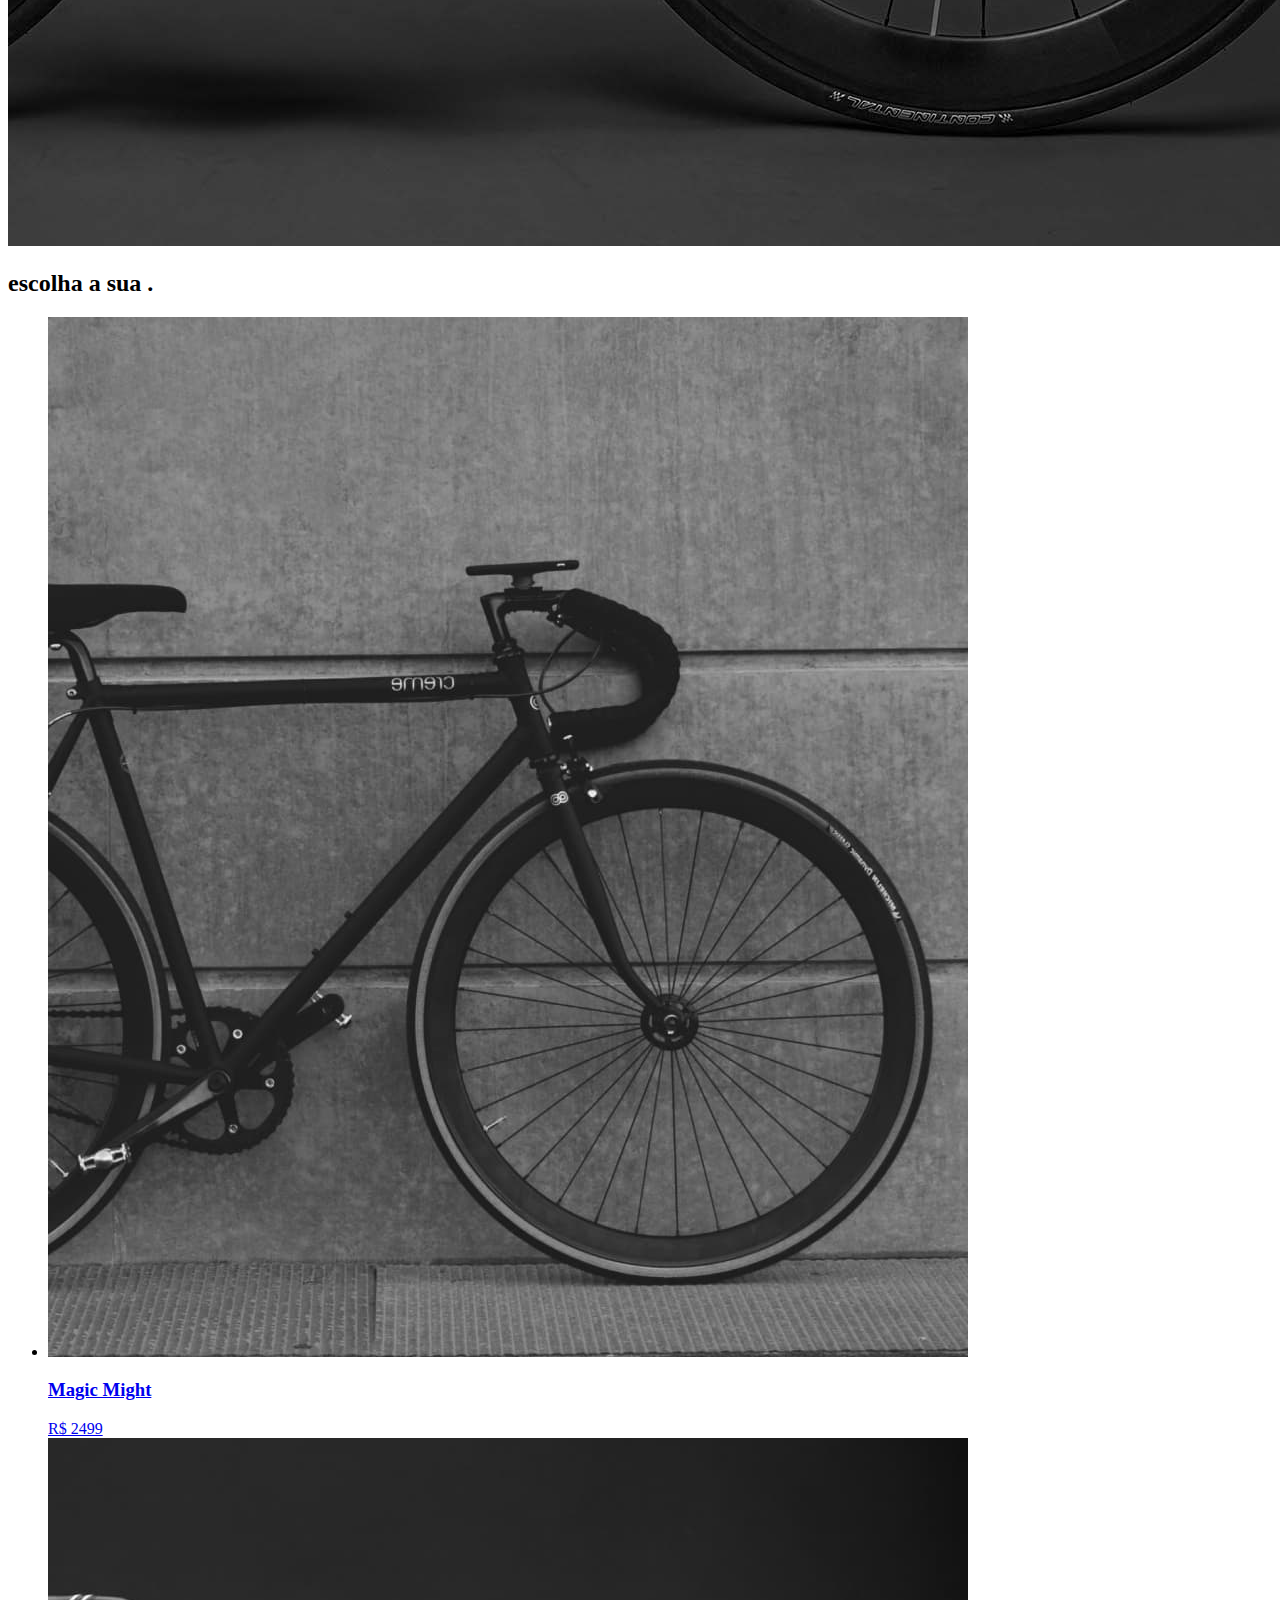
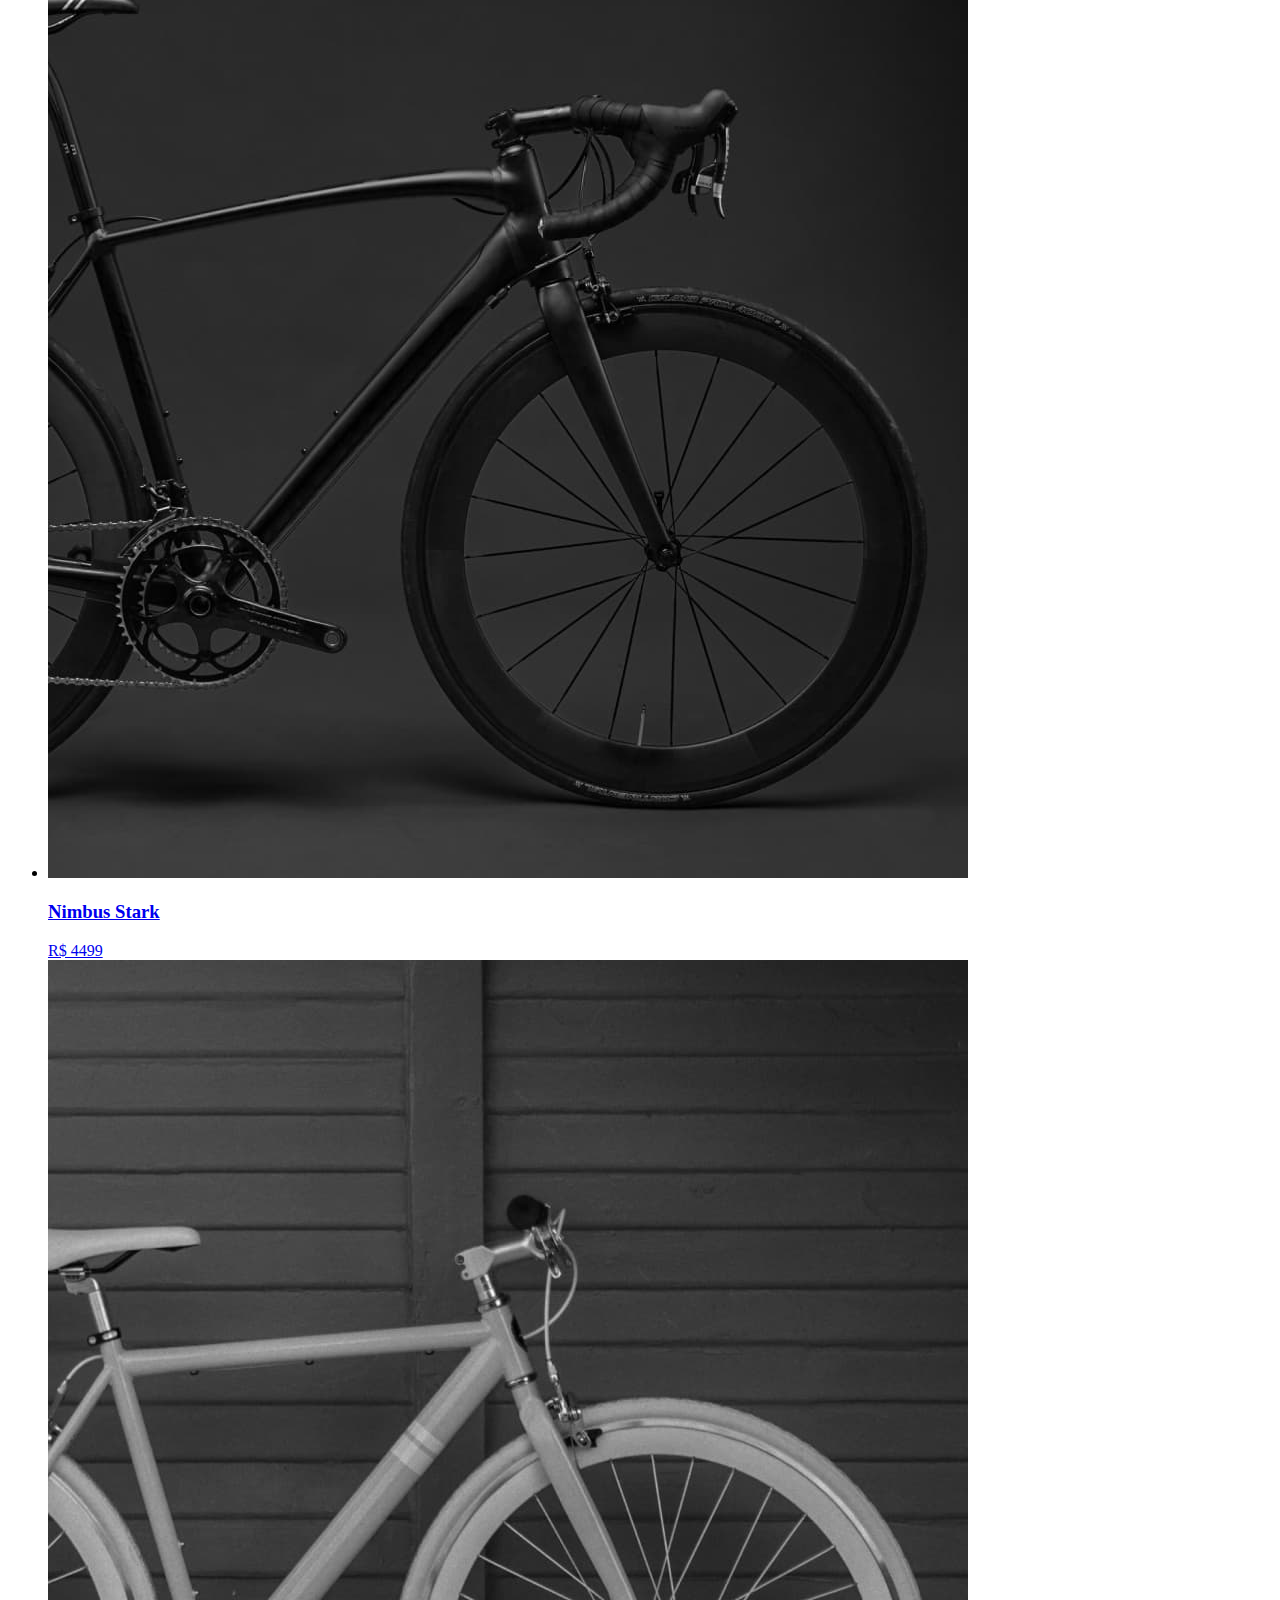
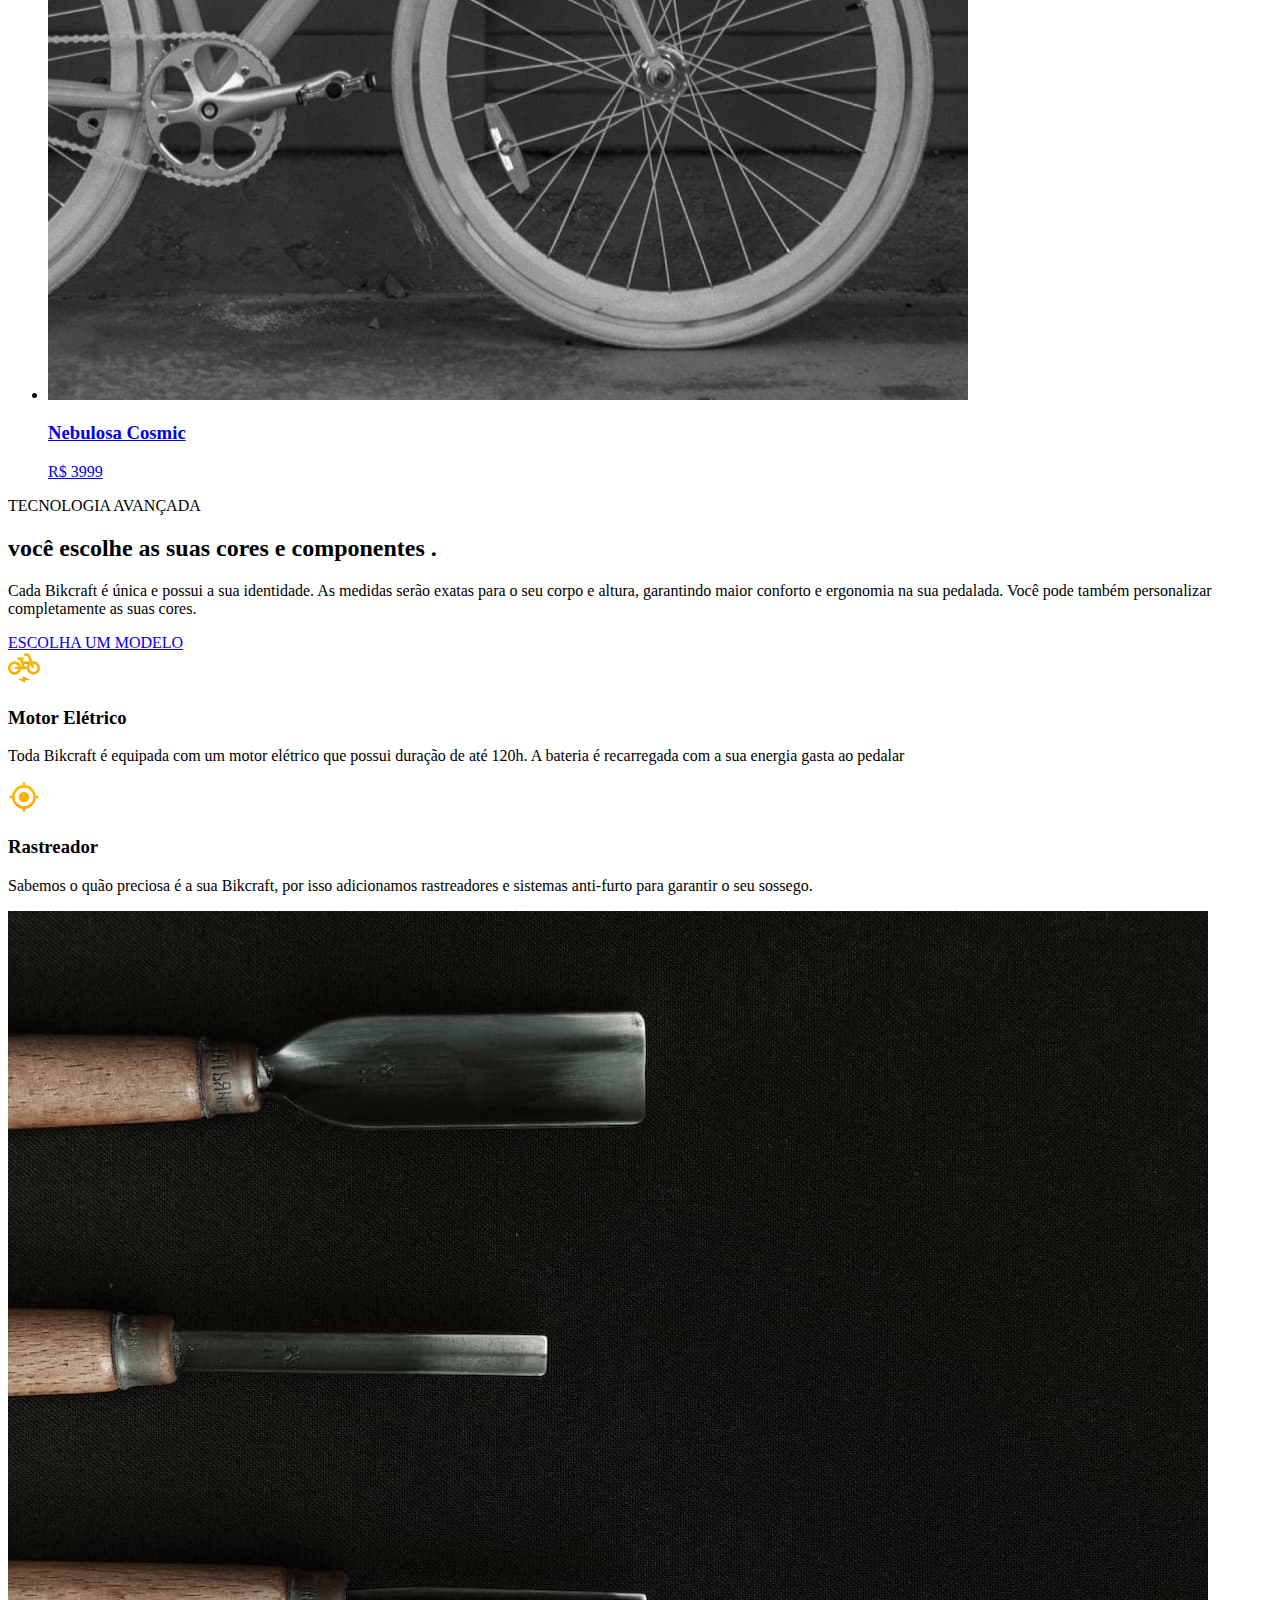
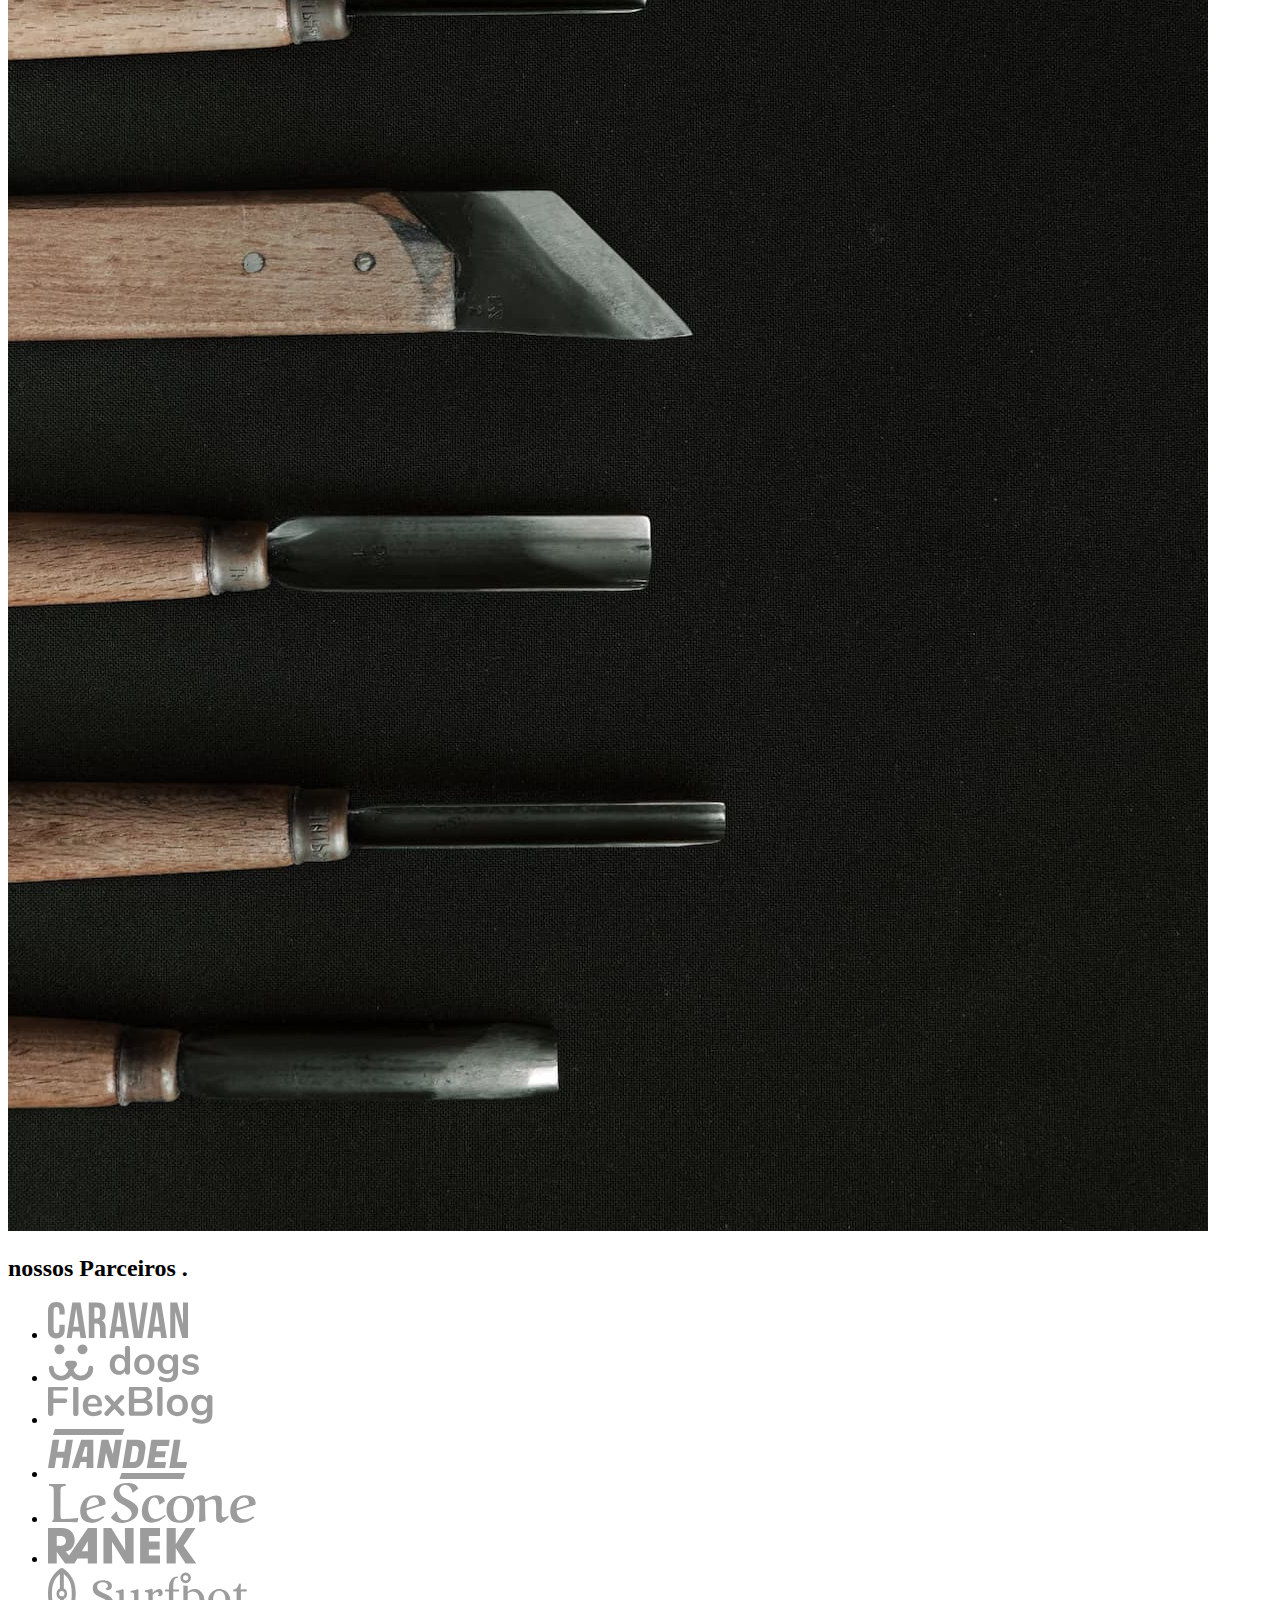
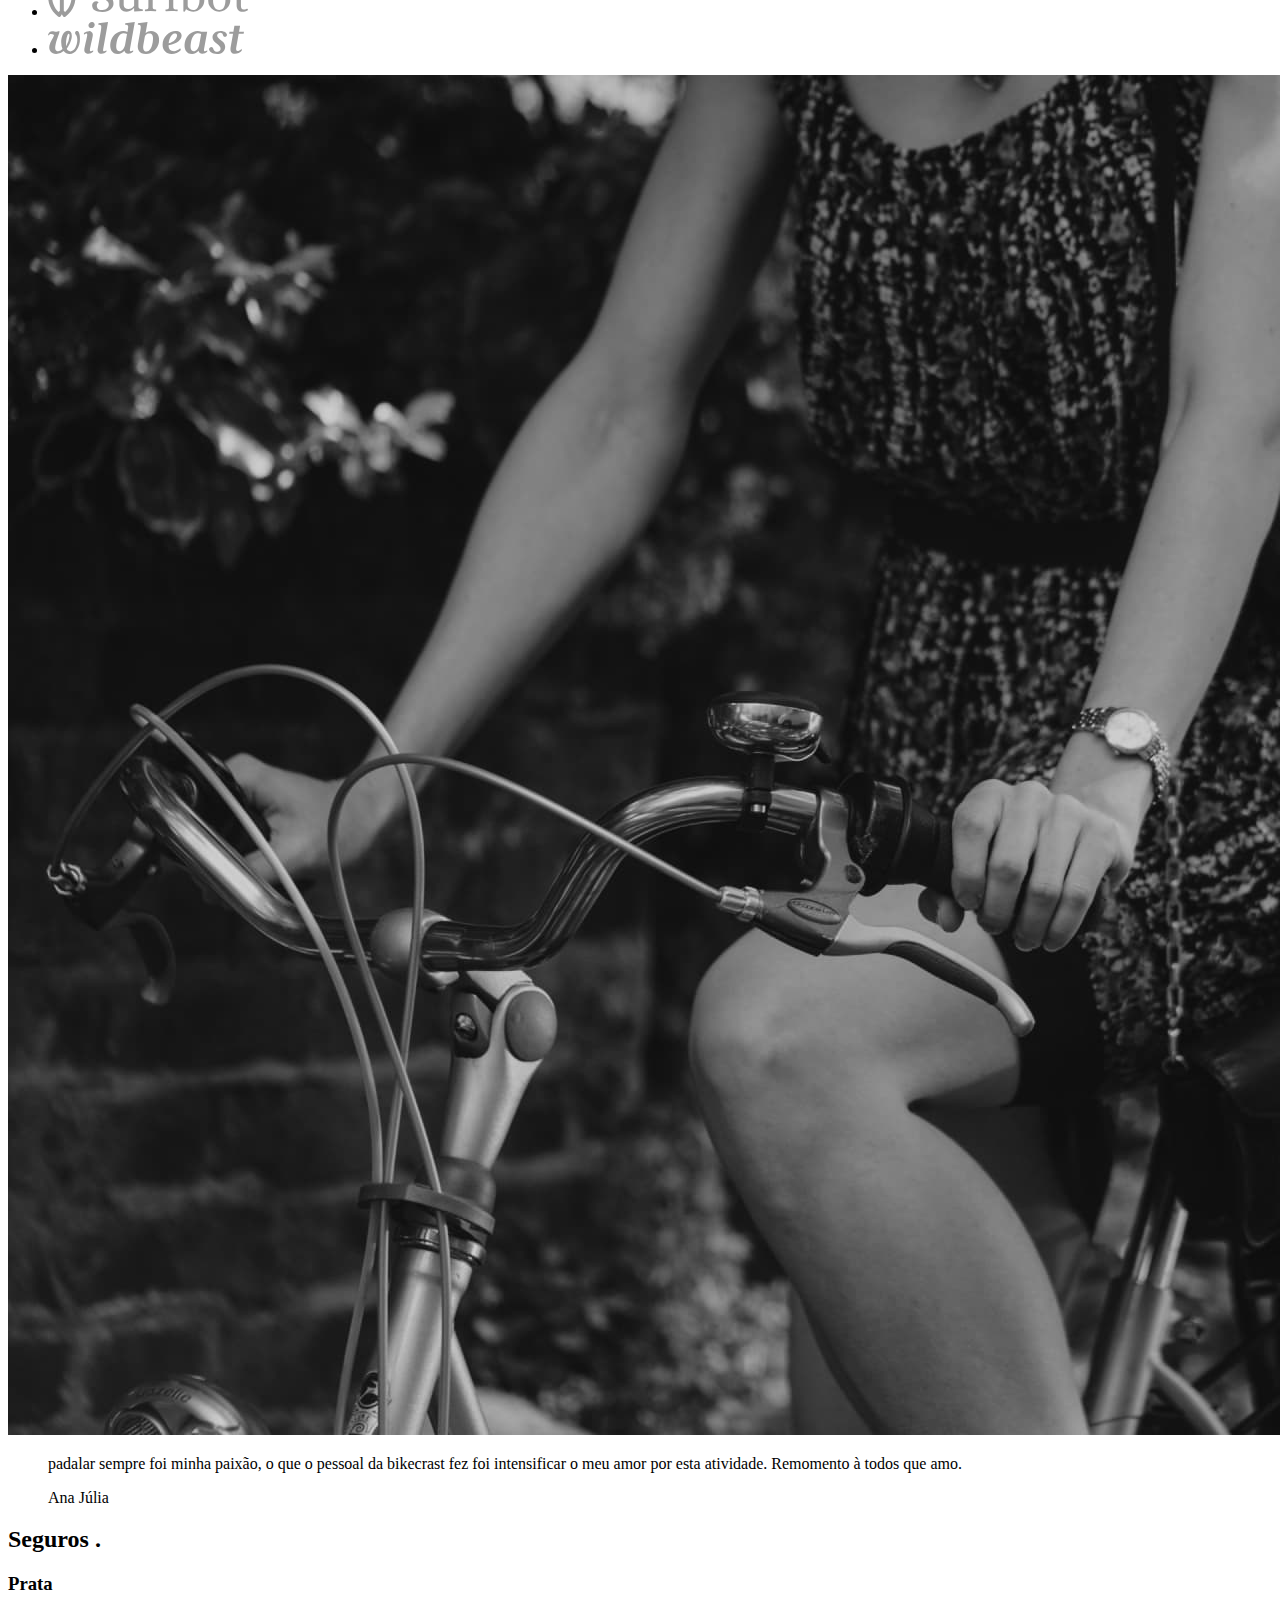
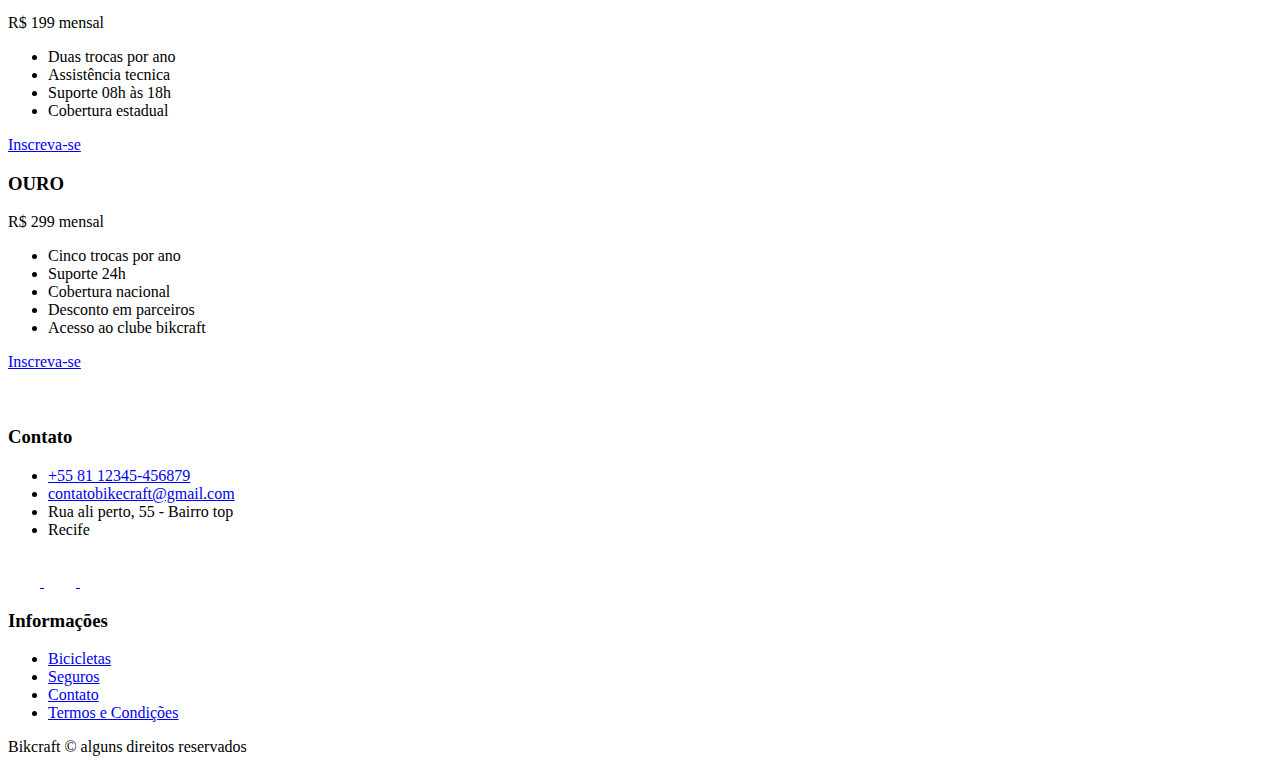
==== commit 89a3d716: "otimização css" ====
--- a/index.html
+++ b/index.html
@@ -7,12 +7,18 @@
   <meta name="viewport" content="width=device-width, initial-scale=1.0">
   <title>Bikecraft- Bicicletas Elétricas</title>
   <meta name="description" content="Bicicletas elétricas de alta precisão e qualidade, feitas sob medida para você. Explore o mundo na sua velocidade com a Bikcraft.">
-  <link rel="preload" href="./css/style.css" as="style">
-  <link rel="preload" href="./css/style.css" as="style">
-  <link rel="stylesheet" href="./css/style.css">
+
+
+  <link rel="preload" href="./css/style..min.css" as="style">
+  <link rel="preload" href="./css/style..min.css" as="style">
+  <link rel="stylesheet" href="./css/style..min.css">
+
+
   <link rel="preconnect" href="https://fonts.googleapis.com">
   <link rel="preconnect" href="https://fonts.gstatic.com" crossorigin>
   <link href="https://fonts.googleapis.com/css2?family=Merriweather:ital,wght@1,900&family=Poppins:wght@400;600&family=Roboto:wght@400;500&display=swap" rel="stylesheet">
+  <link rel="icon" href="./favicon.svg" type="image/svg+xml">
+  <script> document.documentElement.classList.add('js');</script>
 
 </head>
 
@@ -36,12 +42,12 @@
   <main class="introducao-bg">
     <div class="introducao container">
       <div class="introducao-conteudo">
-        <h1 class="font-1-xxl cor-0">Bicicletas feitas sob medida <span class="cor-p1">.</span></h1>
-        <p class="font-2-l cor-5">Bicicletas elétricas de alta precisão e qualidade, feitas sob medida para você. Explore o mundo na sua velocidade com a Bikcraft.</p>
-        <a class="botao" href="./bicicletas"> Escolha a sua</a>
+        <h1 class="font-1-xxl cor-0 fadeInDown" data-anime="200">Bicicletas feitas sob medida <span class="cor-p1">.</span></h1>
+        <p class="font-2-l cor-5 fadeInRight" data-anime="400">Bicicletas elétricas de alta precisão e qualidade, feitas sob medida para você. Explore o mundo na sua velocidade com a Bikcraft.</p>
+        <a class="botao" href="./bicicletas" data-anime="600"> Escolha a sua</a>
       </div>
       <div>
-        <img src="./img/fotos/introducao.jpg" alt="bicicletas elétricas preta">
+        <img src="./img/fotos/introducao.jpg" data-anime="800" alt="bicicletas elétricas preta">
       </div>
     </div>
   </main>
@@ -199,6 +205,8 @@
 
     </div>
   </footer>
+  <script src="./js/plugins/simple-anime.js"></script>
+  <script src="./js/script.js"></script>
 </body>
 
 </html>